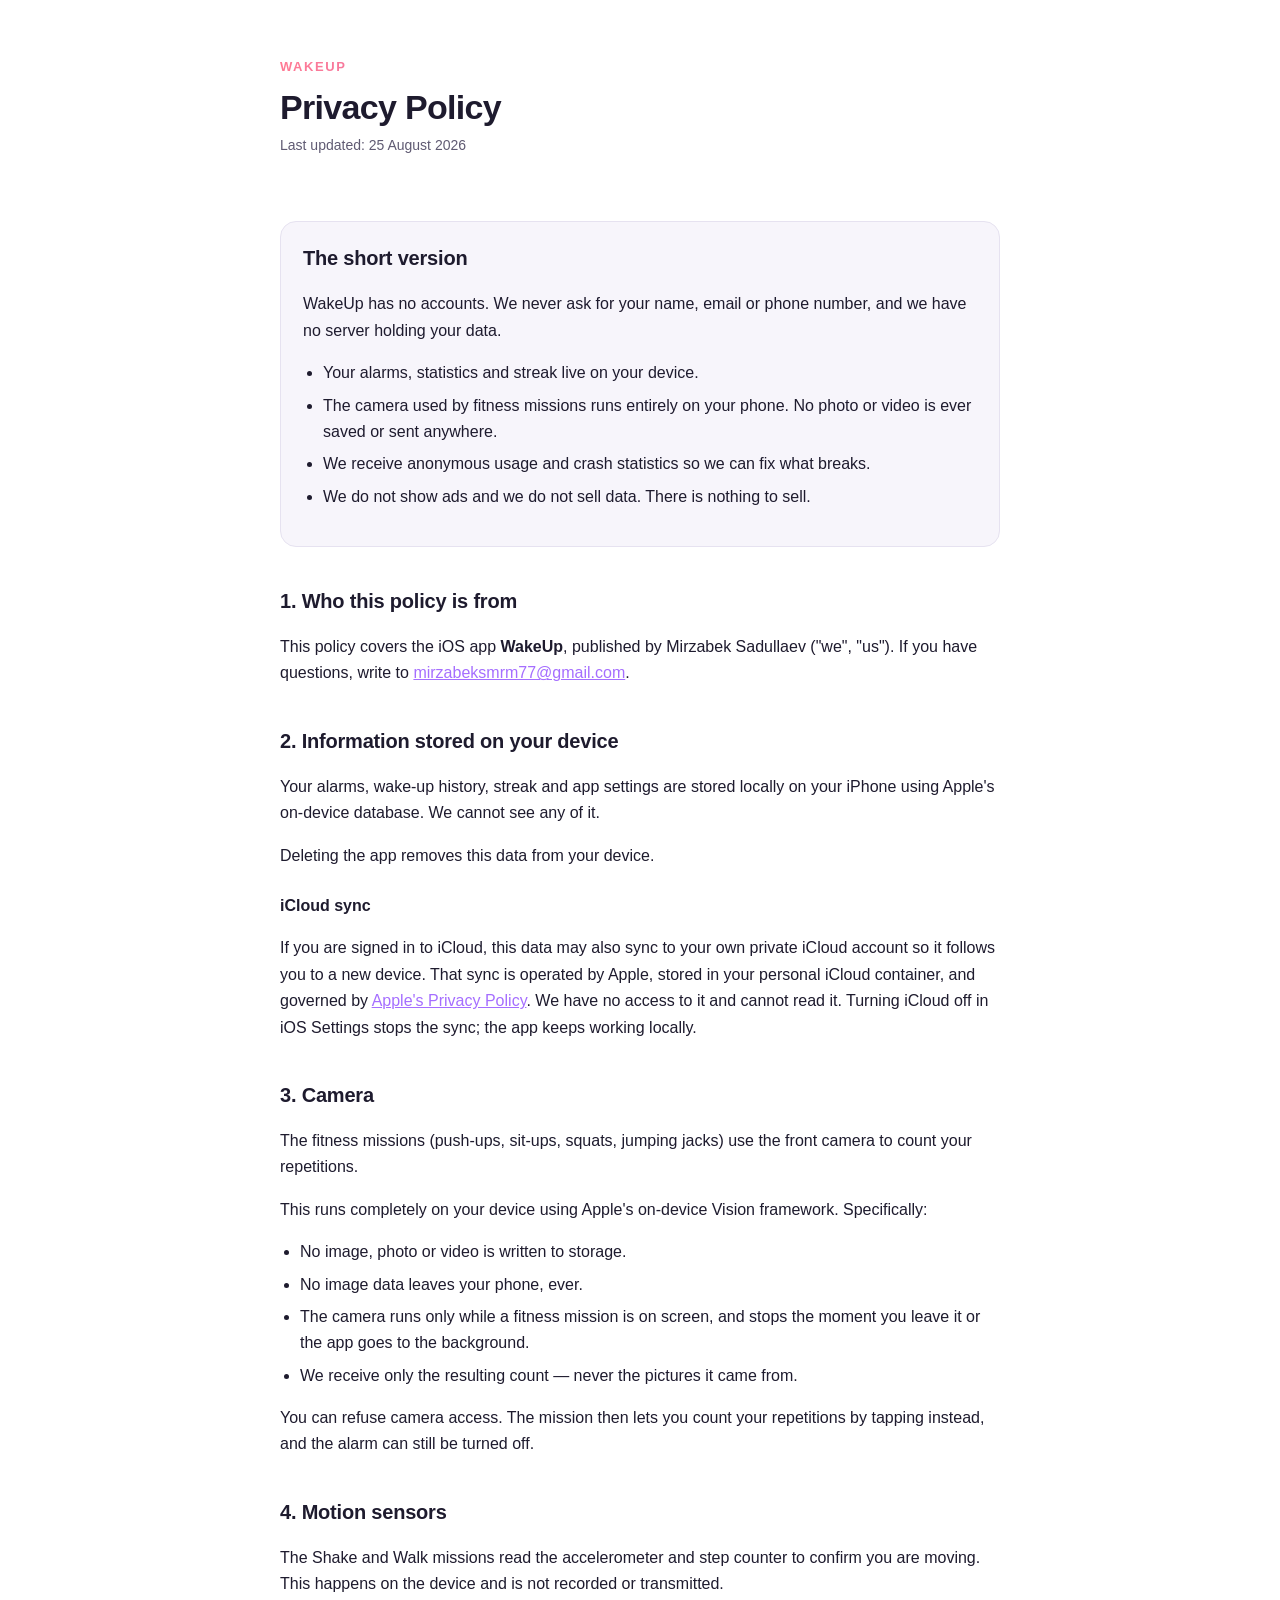
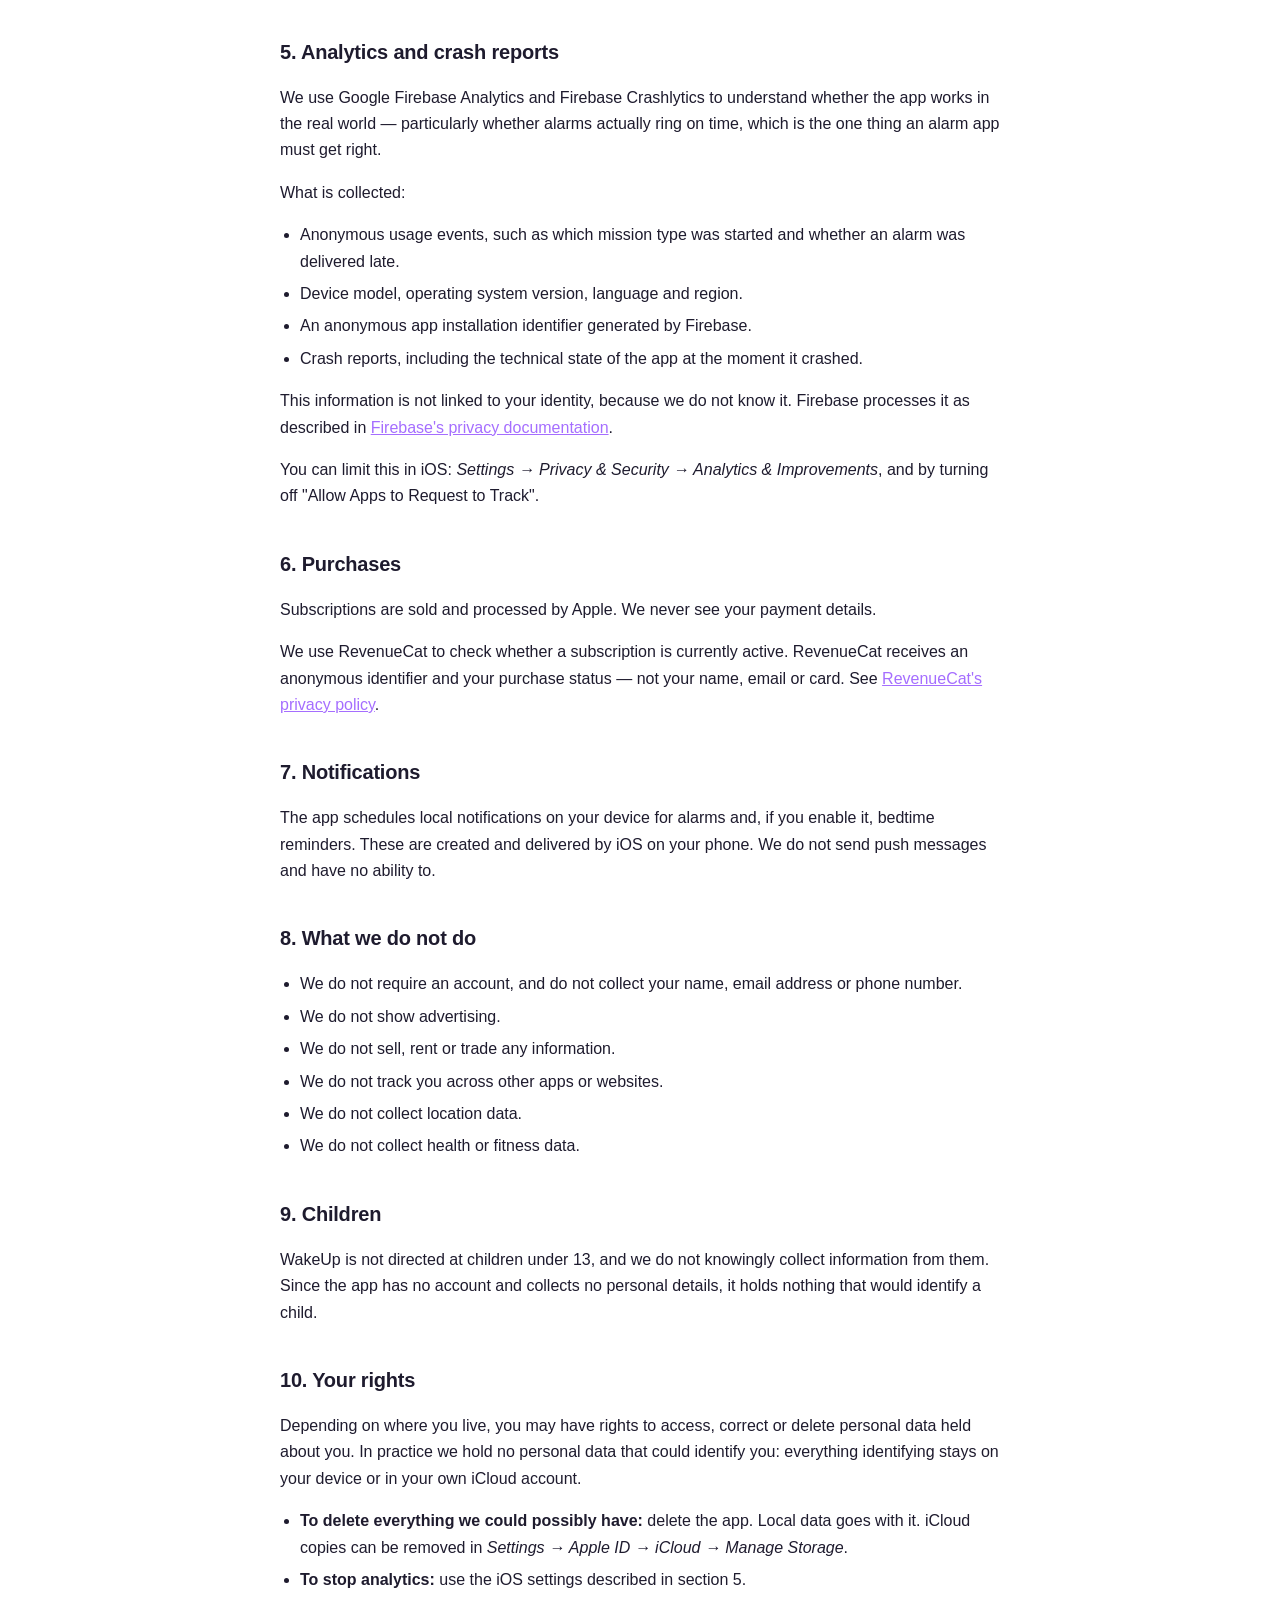
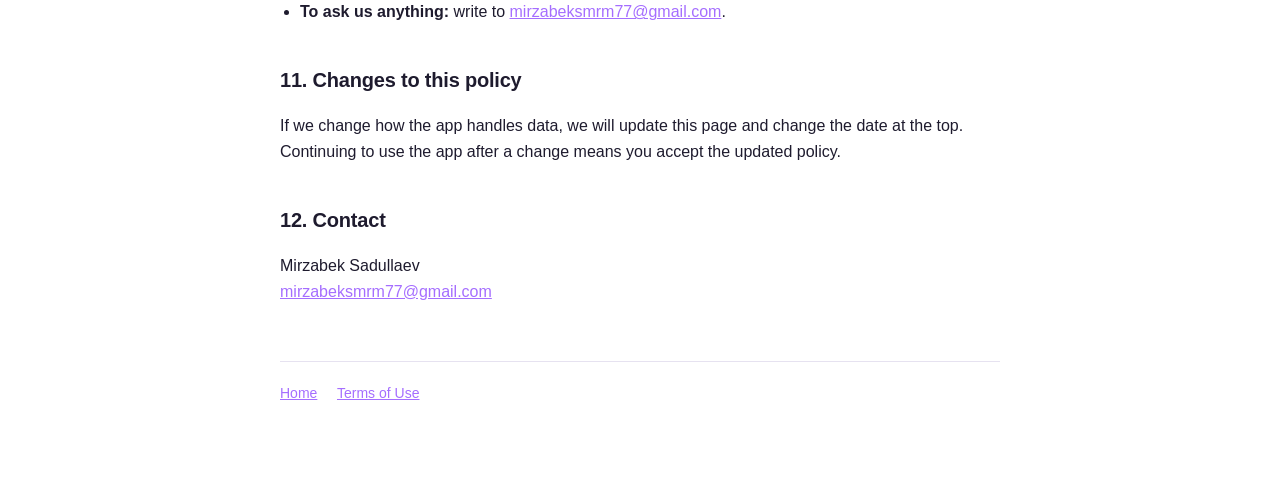
==== privacy.html @ c68e64c3 "wake up app legal docs" ====
<!doctype html>
<html lang="en">
<head>
<meta charset="utf-8">
<meta name="viewport" content="width=device-width, initial-scale=1">
<title>Privacy Policy — WakeUp</title>
<style>
  :root {
    --bg: #ffffff;
    --surface: #f7f5fb;
    --text: #1e1b2e;
    --muted: #5f5a72;
    --line: #e6e2f0;
    --accent: #ff7a93;
    --accent2: #a56eff;
  }
  @media (prefers-color-scheme: dark) {
    :root {
      --bg: #14121c;
      --surface: #1d1a28;
      --text: #f2f0f7;
      --muted: #a9a3bd;
      --line: #2c2839;
    }
  }
  * { box-sizing: border-box; }
  body {
    margin: 0;
    padding: 0 20px 80px;
    background: var(--bg);
    color: var(--text);
    font: 16px/1.65 -apple-system, BlinkMacSystemFont, "Segoe UI", Roboto, Helvetica, Arial, sans-serif;
    -webkit-text-size-adjust: 100%;
  }
  .wrap { max-width: 720px; margin: 0 auto; }
  header { padding: 56px 0 12px; }
  .eyebrow {
    font-size: 13px; font-weight: 700; letter-spacing: .12em; text-transform: uppercase;
    background: linear-gradient(90deg, var(--accent), var(--accent2));
    -webkit-background-clip: text; background-clip: text; color: transparent;
  }
  h1 { font-size: 34px; line-height: 1.2; margin: 10px 0 6px; letter-spacing: -.02em; }
  .date { color: var(--muted); font-size: 14px; margin: 0 0 28px; }
  h2 { font-size: 20px; margin: 38px 0 10px; letter-spacing: -.01em; }
  h3 { font-size: 16px; margin: 24px 0 6px; }
  p, li { color: var(--text); }
  ul { padding-left: 20px; }
  li { margin: 6px 0; }
  a { color: var(--accent2); }
  .summary {
    background: var(--surface);
    border: 1px solid var(--line);
    border-radius: 16px;
    padding: 20px 22px;
    margin: 24px 0 8px;
  }
  .summary h2 { margin-top: 0; }
  .placeholder {
    background: rgba(255,122,147,.14);
    border-radius: 5px;
    padding: 1px 6px;
    font-weight: 600;
  }
  footer {
    margin-top: 56px; padding-top: 20px;
    border-top: 1px solid var(--line);
    color: var(--muted); font-size: 14px;
  }
  footer a { margin-right: 16px; }
</style>
</head>
<body>
<div class="wrap">

<header>
  <div class="eyebrow">WakeUp</div>
  <h1>Privacy Policy</h1>
  <p class="date">Last updated: 25 August 2026</p>
</header>

<div class="summary">
  <h2>The short version</h2>
  <p>WakeUp has no accounts. We never ask for your name, email or phone number, and we have no
  server holding your data.</p>
  <ul>
    <li>Your alarms, statistics and streak live on your device.</li>
    <li>The camera used by fitness missions runs entirely on your phone. No photo or video is
    ever saved or sent anywhere.</li>
    <li>We receive anonymous usage and crash statistics so we can fix what breaks.</li>
    <li>We do not show ads and we do not sell data. There is nothing to sell.</li>
  </ul>
</div>

<h2>1. Who this policy is from</h2>
<p>This policy covers the iOS app <strong>WakeUp</strong>, published by
Mirzabek Sadullaev ("we", "us"). If you have questions,
write to <a href="mailto:mirzabeksmrm77@gmail.com">mirzabeksmrm77@gmail.com</a>.</p>

<h2>2. Information stored on your device</h2>
<p>Your alarms, wake-up history, streak and app settings are stored locally on your iPhone using
Apple's on-device database. We cannot see any of it.</p>
<p>Deleting the app removes this data from your device.</p>

<h3>iCloud sync</h3>
<p>If you are signed in to iCloud, this data may also sync to your own private iCloud account so
it follows you to a new device. That sync is operated by Apple, stored in your personal iCloud
container, and governed by
<a href="https://www.apple.com/legal/privacy/">Apple's Privacy Policy</a>. We have no access to
it and cannot read it. Turning iCloud off in iOS Settings stops the sync; the app keeps working
locally.</p>

<h2>3. Camera</h2>
<p>The fitness missions (push-ups, sit-ups, squats, jumping jacks) use the front camera to count
your repetitions.</p>
<p>This runs completely on your device using Apple's on-device Vision framework. Specifically:</p>
<ul>
  <li>No image, photo or video is written to storage.</li>
  <li>No image data leaves your phone, ever.</li>
  <li>The camera runs only while a fitness mission is on screen, and stops the moment you leave
  it or the app goes to the background.</li>
  <li>We receive only the resulting count — never the pictures it came from.</li>
</ul>
<p>You can refuse camera access. The mission then lets you count your repetitions by tapping
instead, and the alarm can still be turned off.</p>

<h2>4. Motion sensors</h2>
<p>The Shake and Walk missions read the accelerometer and step counter to confirm you are moving.
This happens on the device and is not recorded or transmitted.</p>

<h2>5. Analytics and crash reports</h2>
<p>We use Google Firebase Analytics and Firebase Crashlytics to understand whether the app works
in the real world — particularly whether alarms actually ring on time, which is the one thing an
alarm app must get right.</p>
<p>What is collected:</p>
<ul>
  <li>Anonymous usage events, such as which mission type was started and whether an alarm was
  delivered late.</li>
  <li>Device model, operating system version, language and region.</li>
  <li>An anonymous app installation identifier generated by Firebase.</li>
  <li>Crash reports, including the technical state of the app at the moment it crashed.</li>
</ul>
<p>This information is not linked to your identity, because we do not know it. Firebase processes
it as described in
<a href="https://firebase.google.com/support/privacy">Firebase's privacy documentation</a>.</p>
<p>You can limit this in iOS: <em>Settings → Privacy &amp; Security → Analytics &amp; Improvements</em>,
and by turning off "Allow Apps to Request to Track".</p>

<h2>6. Purchases</h2>
<p>Subscriptions are sold and processed by Apple. We never see your payment details.</p>
<p>We use RevenueCat to check whether a subscription is currently active. RevenueCat receives an
anonymous identifier and your purchase status — not your name, email or card. See
<a href="https://www.revenuecat.com/privacy/">RevenueCat's privacy policy</a>.</p>

<h2>7. Notifications</h2>
<p>The app schedules local notifications on your device for alarms and, if you enable it, bedtime
reminders. These are created and delivered by iOS on your phone. We do not send push messages and
have no ability to.</p>

<h2>8. What we do not do</h2>
<ul>
  <li>We do not require an account, and do not collect your name, email address or phone number.</li>
  <li>We do not show advertising.</li>
  <li>We do not sell, rent or trade any information.</li>
  <li>We do not track you across other apps or websites.</li>
  <li>We do not collect location data.</li>
  <li>We do not collect health or fitness data.</li>
</ul>

<h2>9. Children</h2>
<p>WakeUp is not directed at children under 13, and we do not knowingly collect information from
them. Since the app has no account and collects no personal details, it holds nothing that would
identify a child.</p>

<h2>10. Your rights</h2>
<p>Depending on where you live, you may have rights to access, correct or delete personal data
held about you. In practice we hold no personal data that could identify you: everything
identifying stays on your device or in your own iCloud account.</p>
<ul>
  <li><strong>To delete everything we could possibly have:</strong> delete the app. Local data goes
  with it. iCloud copies can be removed in <em>Settings → Apple ID → iCloud → Manage Storage</em>.</li>
  <li><strong>To stop analytics:</strong> use the iOS settings described in section 5.</li>
  <li><strong>To ask us anything:</strong> write to
  <a href="mailto:mirzabeksmrm77@gmail.com">mirzabeksmrm77@gmail.com</a>.</li>
</ul>

<h2>11. Changes to this policy</h2>
<p>If we change how the app handles data, we will update this page and change the date at the top.
Continuing to use the app after a change means you accept the updated policy.</p>

<h2>12. Contact</h2>
<p>Mirzabek Sadullaev<br>
<a href="mailto:mirzabeksmrm77@gmail.com">mirzabeksmrm77@gmail.com</a></p>

<footer>
  <a href="index.html">Home</a>
  <a href="terms.html">Terms of Use</a>
</footer>

</div>
</body>
</html>
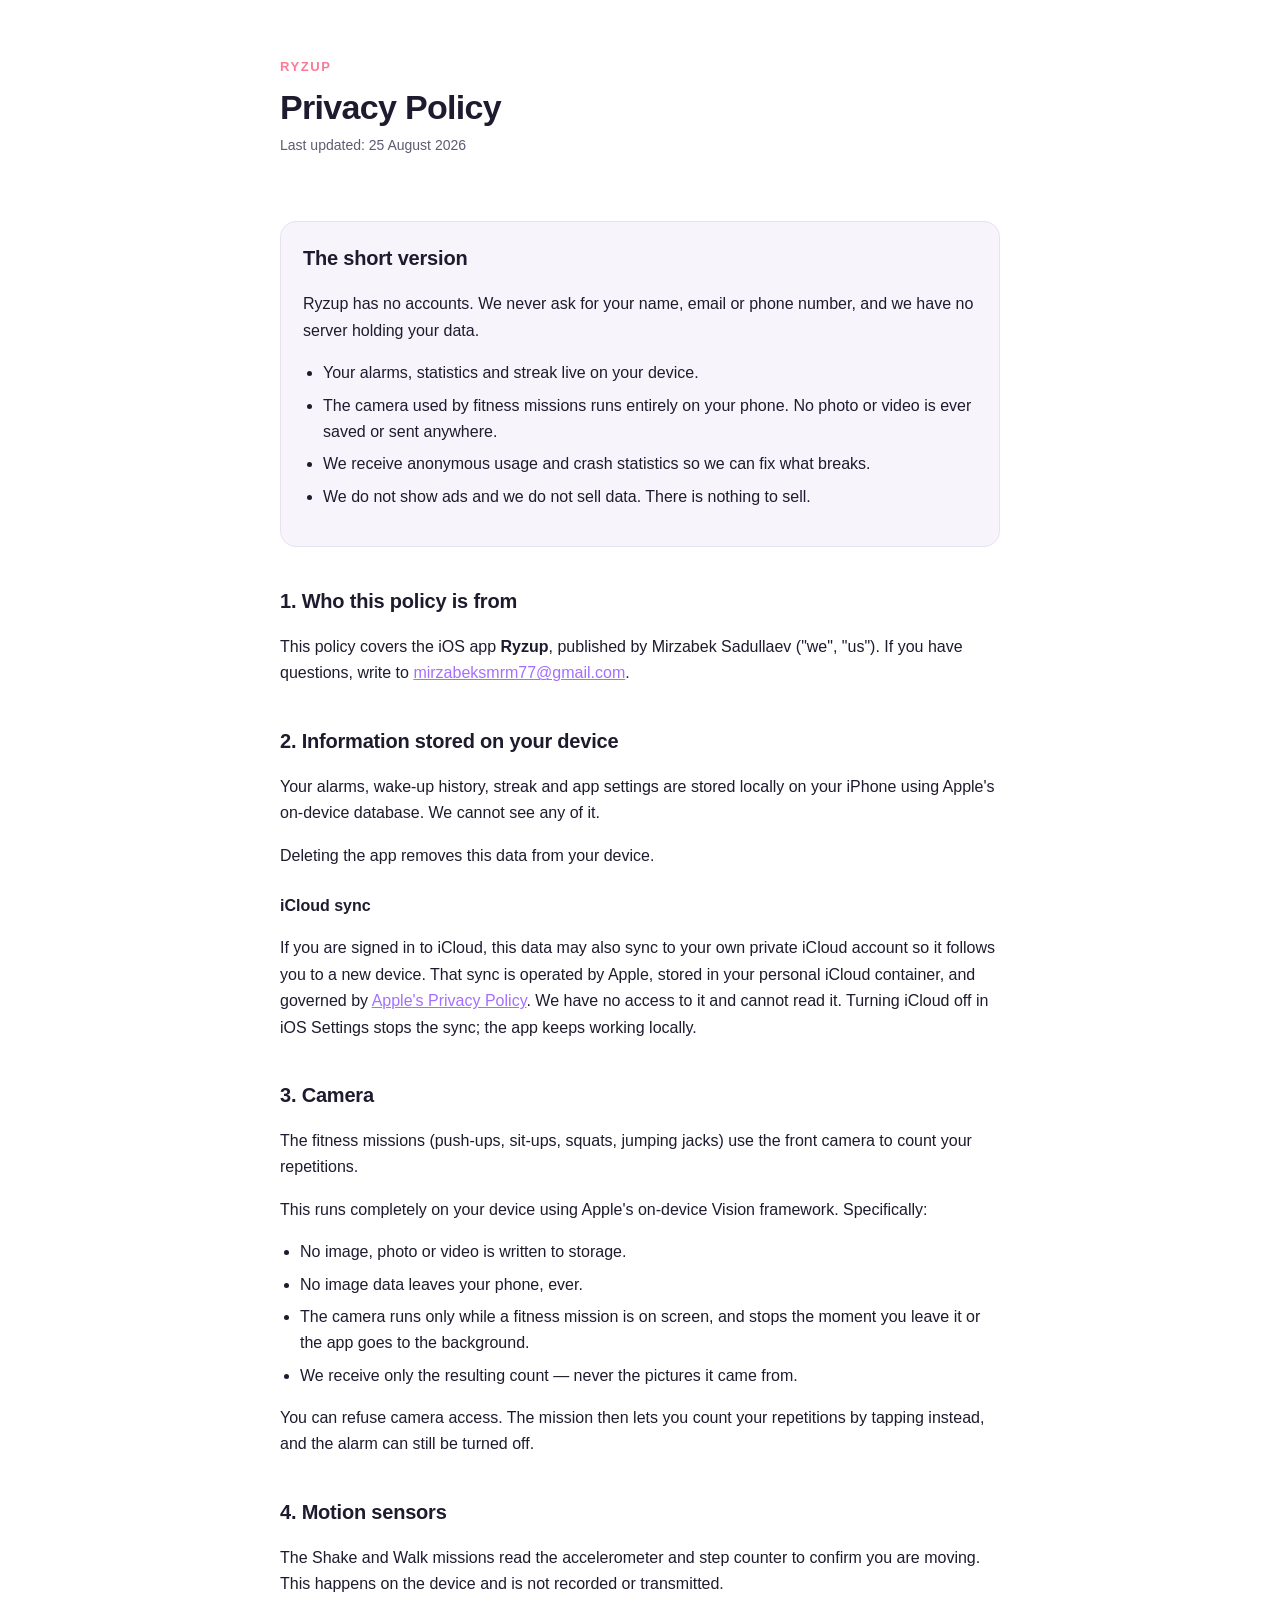
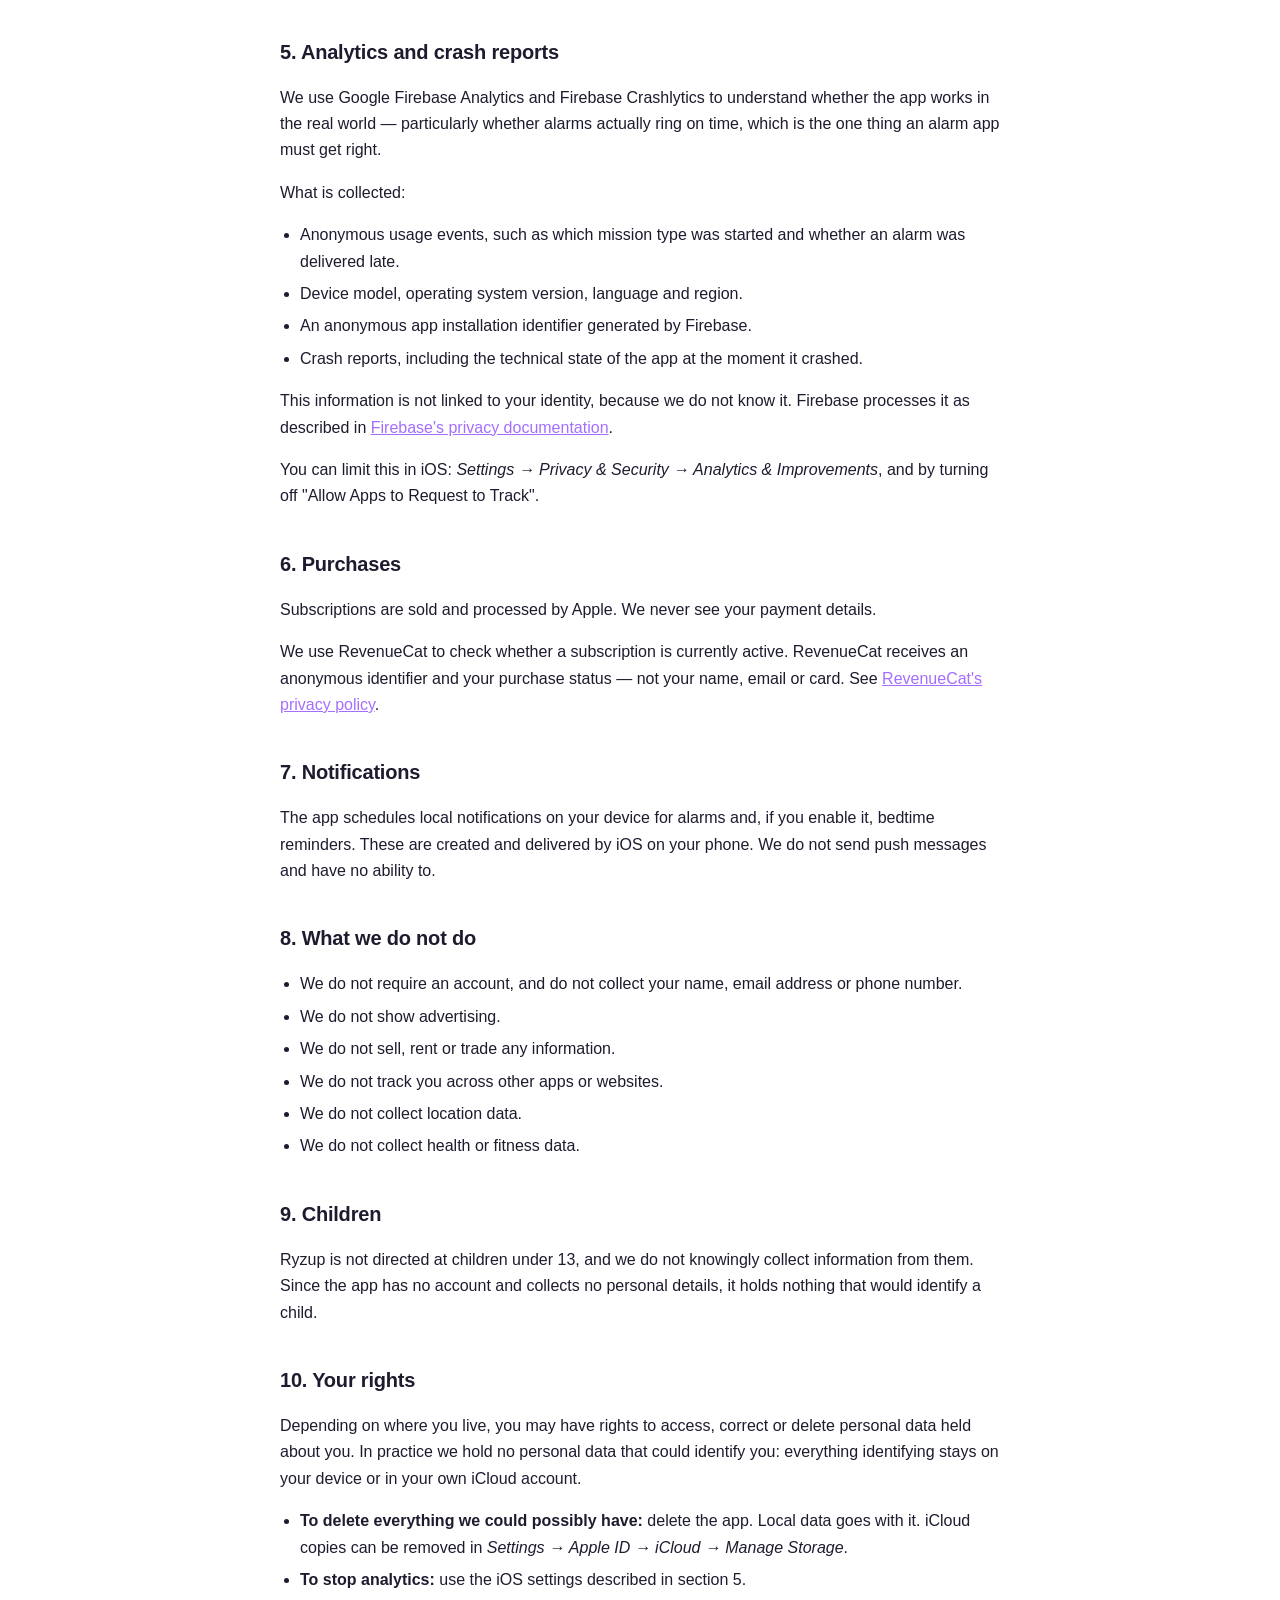
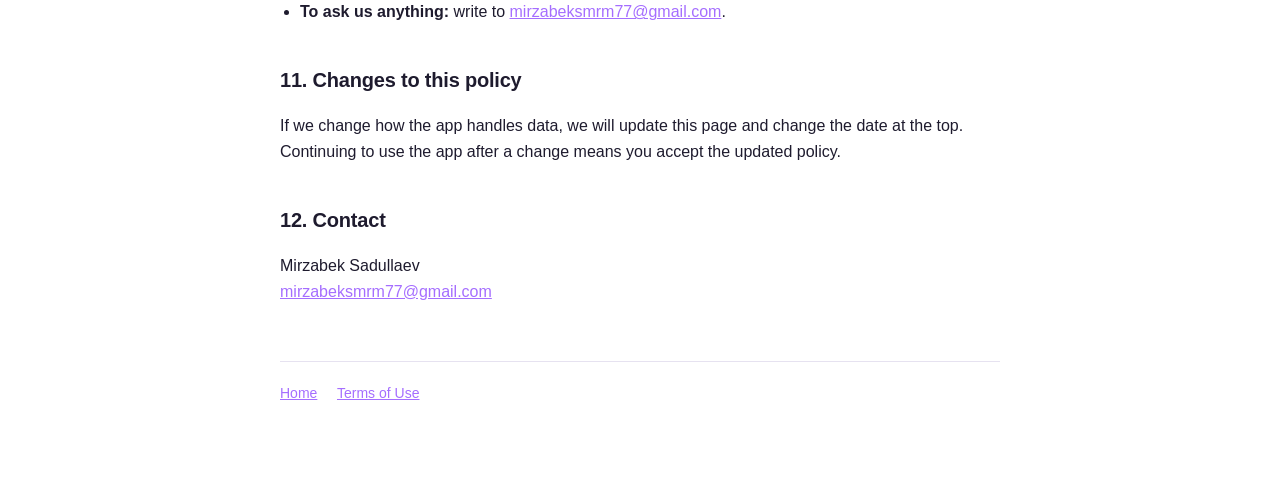
==== commit a6badd88: "Rename to Ryzup" ====
--- a/privacy.html
+++ b/privacy.html
@@ -3,7 +3,7 @@
 <head>
 <meta charset="utf-8">
 <meta name="viewport" content="width=device-width, initial-scale=1">
-<title>Privacy Policy — WakeUp</title>
+<title>Privacy Policy — Ryzup</title>
 <style>
   :root {
     --bg: #ffffff;
@@ -55,12 +55,6 @@
     margin: 24px 0 8px;
   }
   .summary h2 { margin-top: 0; }
-  .placeholder {
-    background: rgba(255,122,147,.14);
-    border-radius: 5px;
-    padding: 1px 6px;
-    font-weight: 600;
-  }
   footer {
     margin-top: 56px; padding-top: 20px;
     border-top: 1px solid var(--line);
@@ -73,14 +67,14 @@
 <div class="wrap">
 
 <header>
-  <div class="eyebrow">WakeUp</div>
+  <div class="eyebrow">Ryzup</div>
   <h1>Privacy Policy</h1>
   <p class="date">Last updated: 25 August 2026</p>
 </header>
 
 <div class="summary">
   <h2>The short version</h2>
-  <p>WakeUp has no accounts. We never ask for your name, email or phone number, and we have no
+  <p>Ryzup has no accounts. We never ask for your name, email or phone number, and we have no
   server holding your data.</p>
   <ul>
     <li>Your alarms, statistics and streak live on your device.</li>
@@ -92,7 +86,7 @@
 </div>
 
 <h2>1. Who this policy is from</h2>
-<p>This policy covers the iOS app <strong>WakeUp</strong>, published by
+<p>This policy covers the iOS app <strong>Ryzup</strong>, published by
 Mirzabek Sadullaev ("we", "us"). If you have questions,
 write to <a href="mailto:mirzabeksmrm77@gmail.com">mirzabeksmrm77@gmail.com</a>.</p>
 
@@ -167,7 +161,7 @@
 </ul>
 
 <h2>9. Children</h2>
-<p>WakeUp is not directed at children under 13, and we do not knowingly collect information from
+<p>Ryzup is not directed at children under 13, and we do not knowingly collect information from
 them. Since the app has no account and collects no personal details, it holds nothing that would
 identify a child.</p>
 
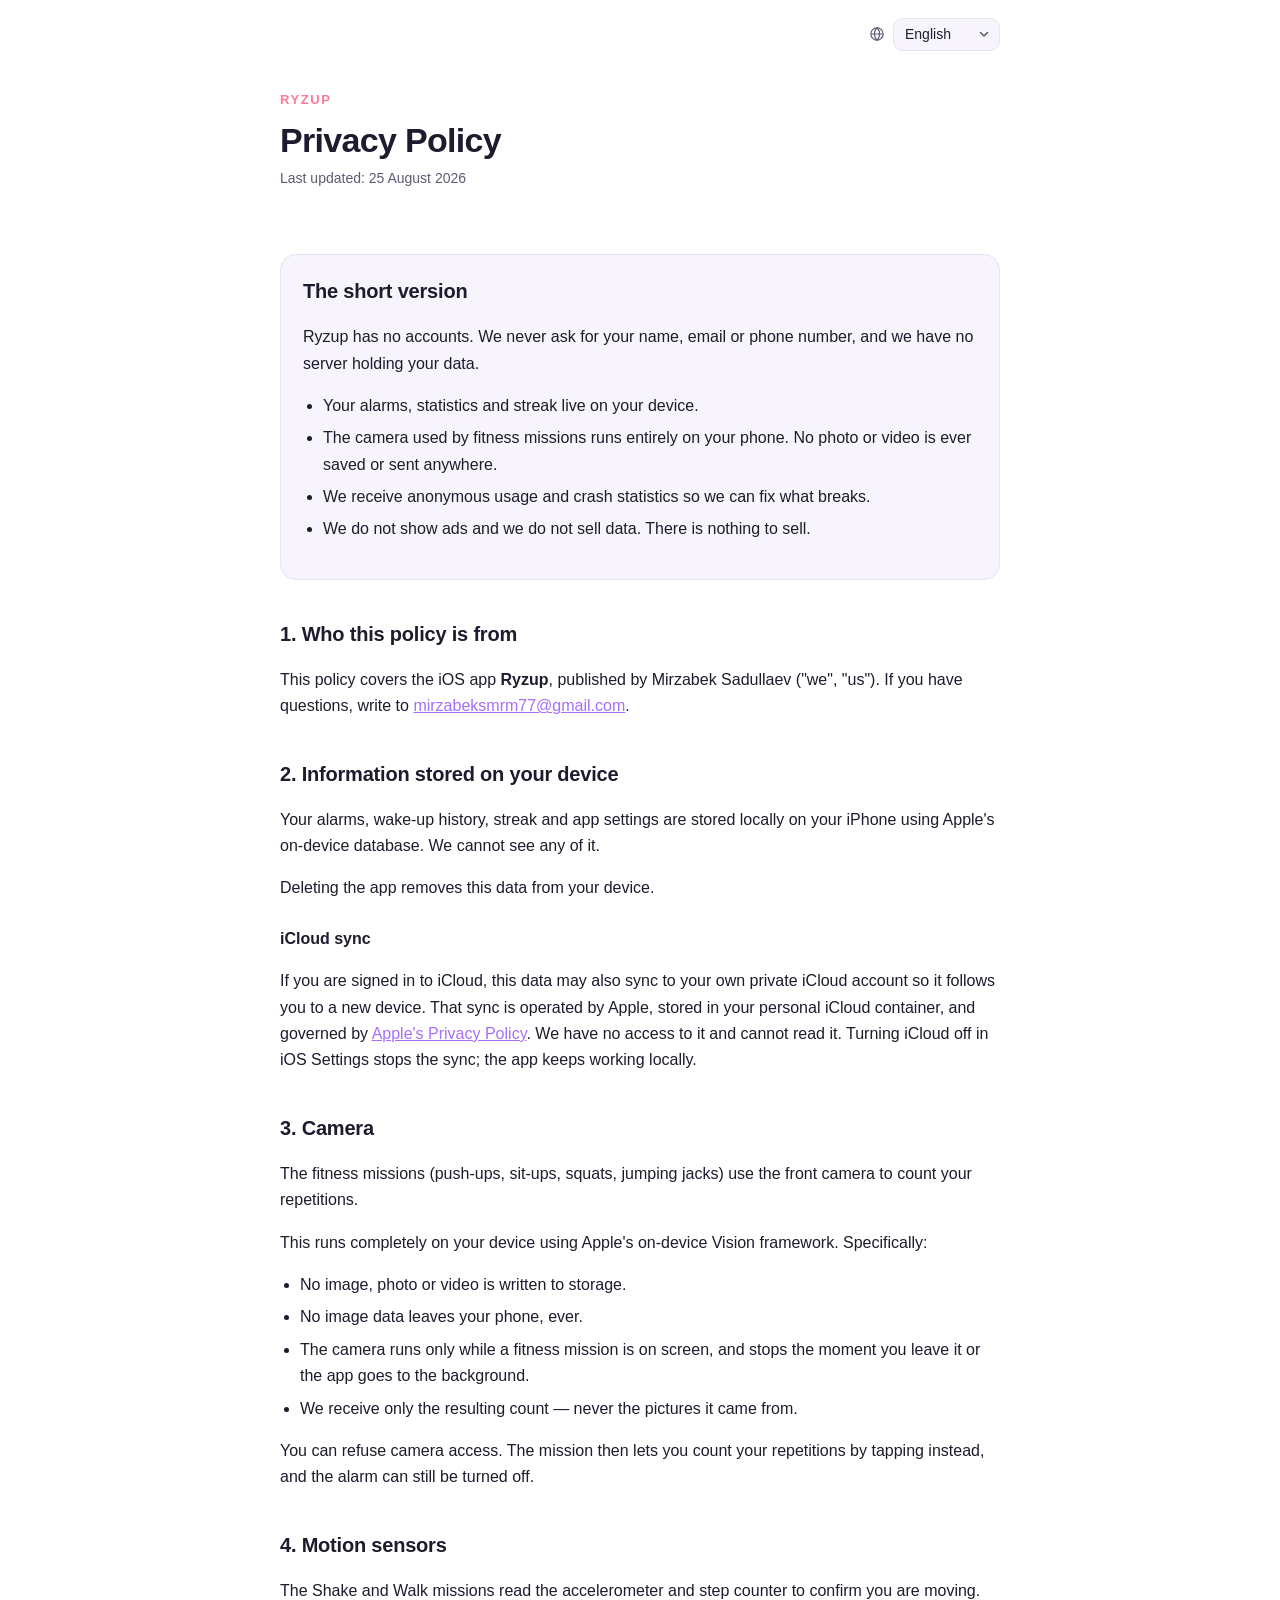
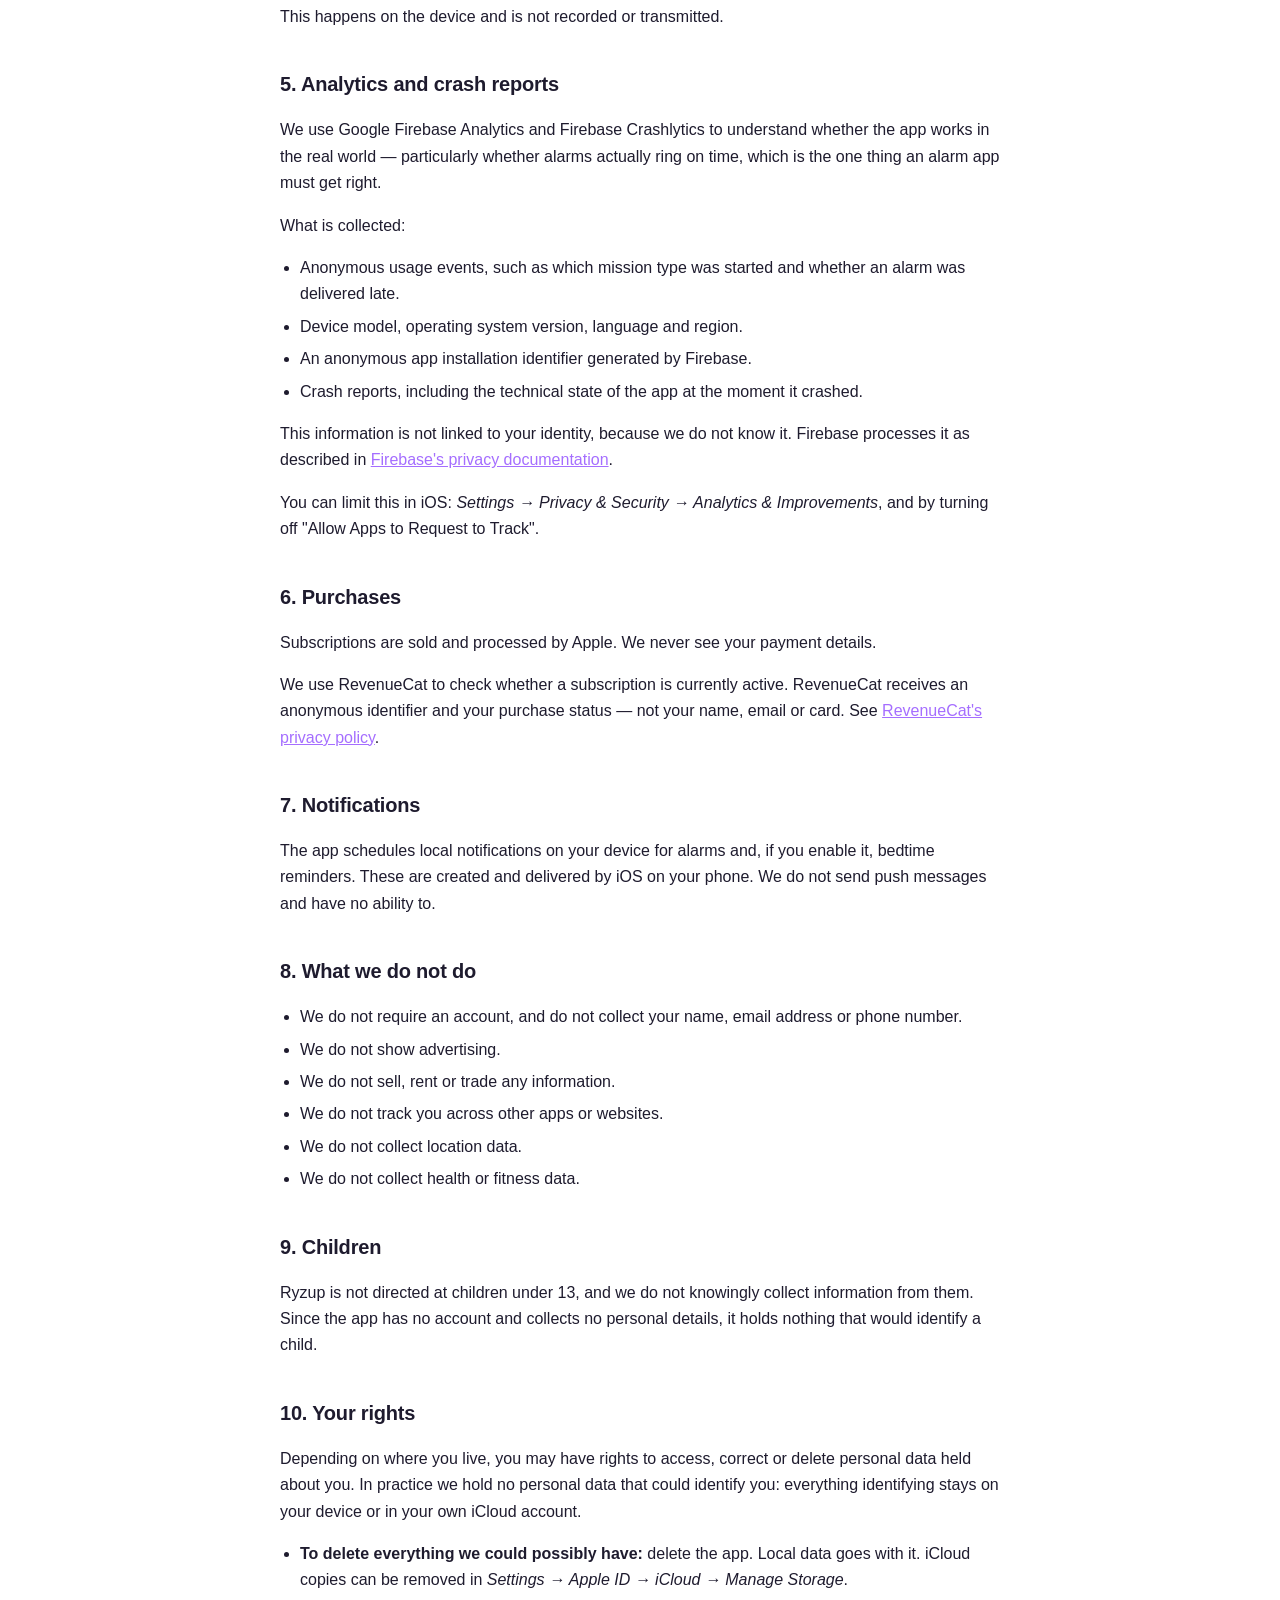
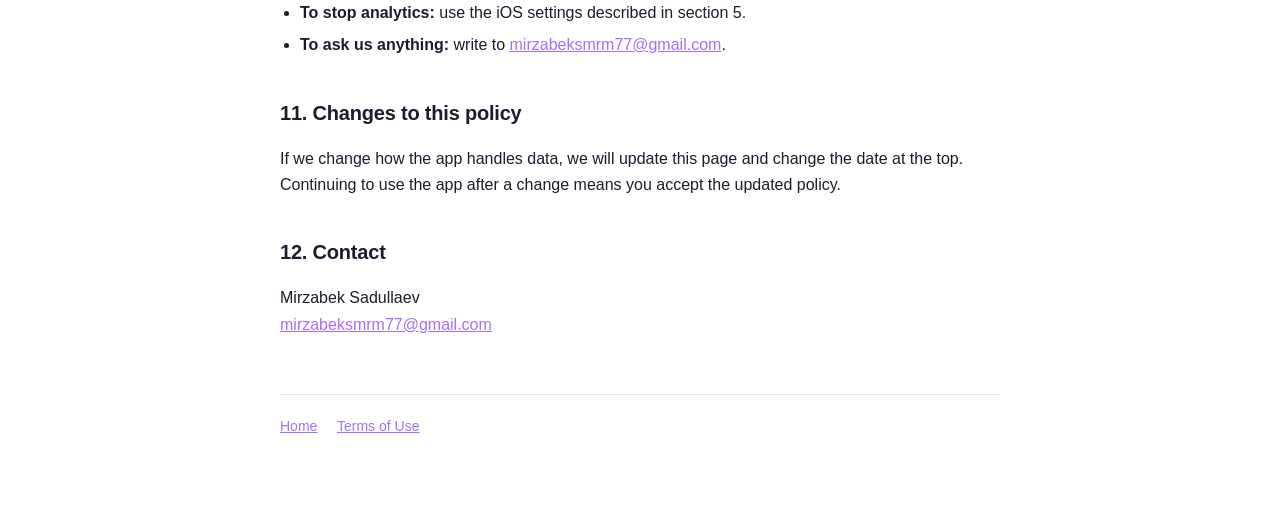
==== commit c2e9a663: "Localize legal pages into seven languages English, Russian, Spanish, German, French, Portuguese and " ====
--- a/privacy.html
+++ b/privacy.html
@@ -4,67 +4,38 @@
 <meta charset="utf-8">
 <meta name="viewport" content="width=device-width, initial-scale=1">
 <title>Privacy Policy — Ryzup</title>
-<style>
-  :root {
-    --bg: #ffffff;
-    --surface: #f7f5fb;
-    --text: #1e1b2e;
-    --muted: #5f5a72;
-    --line: #e6e2f0;
-    --accent: #ff7a93;
-    --accent2: #a56eff;
-  }
-  @media (prefers-color-scheme: dark) {
-    :root {
-      --bg: #14121c;
-      --surface: #1d1a28;
-      --text: #f2f0f7;
-      --muted: #a9a3bd;
-      --line: #2c2839;
-    }
-  }
-  * { box-sizing: border-box; }
-  body {
-    margin: 0;
-    padding: 0 20px 80px;
-    background: var(--bg);
-    color: var(--text);
-    font: 16px/1.65 -apple-system, BlinkMacSystemFont, "Segoe UI", Roboto, Helvetica, Arial, sans-serif;
-    -webkit-text-size-adjust: 100%;
-  }
-  .wrap { max-width: 720px; margin: 0 auto; }
-  header { padding: 56px 0 12px; }
-  .eyebrow {
-    font-size: 13px; font-weight: 700; letter-spacing: .12em; text-transform: uppercase;
-    background: linear-gradient(90deg, var(--accent), var(--accent2));
-    -webkit-background-clip: text; background-clip: text; color: transparent;
-  }
-  h1 { font-size: 34px; line-height: 1.2; margin: 10px 0 6px; letter-spacing: -.02em; }
-  .date { color: var(--muted); font-size: 14px; margin: 0 0 28px; }
-  h2 { font-size: 20px; margin: 38px 0 10px; letter-spacing: -.01em; }
-  h3 { font-size: 16px; margin: 24px 0 6px; }
-  p, li { color: var(--text); }
-  ul { padding-left: 20px; }
-  li { margin: 6px 0; }
-  a { color: var(--accent2); }
-  .summary {
-    background: var(--surface);
-    border: 1px solid var(--line);
-    border-radius: 16px;
-    padding: 20px 22px;
-    margin: 24px 0 8px;
-  }
-  .summary h2 { margin-top: 0; }
-  footer {
-    margin-top: 56px; padding-top: 20px;
-    border-top: 1px solid var(--line);
-    color: var(--muted); font-size: 14px;
-  }
-  footer a { margin-right: 16px; }
-</style>
+<link rel="stylesheet" href="assets/style.css">
+<link rel="alternate" hreflang="x-default" href="privacy.html">
+<link rel="alternate" hreflang="en" href="privacy.html?lang=en">
+<link rel="alternate" hreflang="ru" href="privacy.html?lang=ru">
+<link rel="alternate" hreflang="es" href="privacy.html?lang=es">
+<link rel="alternate" hreflang="de" href="privacy.html?lang=de">
+<link rel="alternate" hreflang="fr" href="privacy.html?lang=fr">
+<link rel="alternate" hreflang="pt" href="privacy.html?lang=pt">
+<link rel="alternate" hreflang="ja" href="privacy.html?lang=ja">
+<script>document.documentElement.className += ' js';</script>
 </head>
 <body>
 <div class="wrap">
+
+<div class="langbar">
+  <svg viewBox="0 0 24 24" fill="none" stroke="currentColor" stroke-width="1.8" aria-hidden="true">
+    <circle cx="12" cy="12" r="9.2"/>
+    <path d="M2.8 12h18.4M12 2.8c2.6 2.6 3.9 5.7 3.9 9.2s-1.3 6.6-3.9 9.2c-2.6-2.6-3.9-5.7-3.9-9.2S9.4 5.4 12 2.8z"/>
+  </svg>
+  <select id="langpick" aria-label="Language / Язык / Sprache">
+    <option value="en">English</option>
+    <option value="ru">Русский</option>
+    <option value="es">Español</option>
+    <option value="de">Deutsch</option>
+    <option value="fr">Français</option>
+    <option value="pt">Português</option>
+    <option value="ja">日本語</option>
+  </select>
+</div>
+
+<!-- ENGLISH -->
+<section class="i18n" lang="en" data-title="Privacy Policy — Ryzup">
 
 <header>
   <div class="eyebrow">Ryzup</div>
@@ -190,6 +161,813 @@
   <a href="terms.html">Terms of Use</a>
 </footer>
 
+</section>
+
+<!-- РУССКИЙ -->
+<section class="i18n" lang="ru" data-title="Политика конфиденциальности — Ryzup">
+
+<header>
+  <div class="eyebrow">Ryzup</div>
+  <h1>Политика конфиденциальности</h1>
+  <p class="date">Последнее обновление: 25 августа 2026 г.</p>
+</header>
+
+<div class="summary">
+  <h2>Коротко</h2>
+  <p>В Ryzup нет аккаунтов. Мы никогда не спрашиваем ваше имя, адрес электронной почты или номер
+  телефона, и у нас нет сервера, на котором хранились бы ваши данные.</p>
+  <ul>
+    <li>Ваши будильники, статистика и серия дней хранятся на вашем устройстве.</li>
+    <li>Камера, которую используют фитнес-задания, работает полностью на вашем телефоне. Ни одна
+    фотография и ни одно видео никогда не сохраняются и никуда не отправляются.</li>
+    <li>Мы получаем анонимную статистику использования и отчёты о сбоях, чтобы исправлять то, что
+    не работает.</li>
+    <li>Мы не показываем рекламу и не продаём данные. Продавать нечего.</li>
+  </ul>
+</div>
+
+<h2>1. От кого эта политика</h2>
+<p>Эта политика относится к приложению для iOS <strong>Ryzup</strong>, издатель —
+Мирзабек Садуллаев («мы», «нас»). Если у вас есть вопросы,
+напишите на <a href="mailto:mirzabeksmrm77@gmail.com">mirzabeksmrm77@gmail.com</a>.</p>
+
+<h2>2. Информация, которая хранится на вашем устройстве</h2>
+<p>Ваши будильники, история пробуждений, серия дней и настройки приложения хранятся локально на
+вашем iPhone в базе данных Apple на самом устройстве. Мы ничего из этого не видим.</p>
+<p>Удаление приложения удаляет эти данные с вашего устройства.</p>
+
+<h3>Синхронизация с iCloud</h3>
+<p>Если вы вошли в iCloud, эти данные могут также синхронизироваться с вашей личной учётной
+записью iCloud, чтобы перейти вместе с вами на новое устройство. Эту синхронизацию выполняет
+Apple, данные хранятся в вашем личном контейнере iCloud и подчиняются
+<a href="https://www.apple.com/legal/privacy/">Политике конфиденциальности Apple</a>. У нас нет к
+ним доступа, и мы не можем их прочитать. Отключение iCloud в настройках iOS прекращает
+синхронизацию; приложение продолжает работать локально.</p>
+
+<h2>3. Камера</h2>
+<p>Фитнес-задания (отжимания, скручивания, приседания, прыжки «звёздочка») используют фронтальную
+камеру, чтобы считать повторения.</p>
+<p>Это работает полностью на вашем устройстве с помощью встроенного фреймворка Apple Vision.
+А именно:</p>
+<ul>
+  <li>Ни одно изображение, фото или видео не записывается в память устройства.</li>
+  <li>Данные изображения никогда не покидают ваш телефон.</li>
+  <li>Камера работает только пока фитнес-задание открыто на экране, и останавливается в тот момент,
+  когда вы выходите из него или приложение уходит в фон.</li>
+  <li>Мы получаем только итоговое число повторений — никогда не кадры, из которых оно получено.</li>
+</ul>
+<p>Вы можете не давать доступ к камере. Тогда задание позволит считать повторения касаниями
+экрана, и будильник всё равно можно будет выключить.</p>
+
+<h2>4. Датчики движения</h2>
+<p>Задания «Встряхнуть» и «Пройтись» читают акселерометр и счётчик шагов, чтобы подтвердить, что вы
+двигаетесь. Это происходит на устройстве, нигде не записывается и не передаётся.</p>
+
+<h2>5. Аналитика и отчёты о сбоях</h2>
+<p>Мы используем Google Firebase Analytics и Firebase Crashlytics, чтобы понимать, работает ли
+приложение в реальных условиях — прежде всего, звонят ли будильники вовремя, ведь это единственное,
+что приложение-будильник обязано делать безупречно.</p>
+<p>Что собирается:</p>
+<ul>
+  <li>Анонимные события использования: например, какой тип задания был запущен и был ли будильник
+  доставлен с опозданием.</li>
+  <li>Модель устройства, версия операционной системы, язык и регион.</li>
+  <li>Анонимный идентификатор установки приложения, создаваемый Firebase.</li>
+  <li>Отчёты о сбоях, включая техническое состояние приложения в момент сбоя.</li>
+</ul>
+<p>Эта информация не связана с вашей личностью, потому что мы её не знаем. Firebase обрабатывает её
+так, как описано в
+<a href="https://firebase.google.com/support/privacy">документации Firebase о конфиденциальности</a>.</p>
+<p>Вы можете ограничить это в iOS: <em>Настройки → Конфиденциальность и безопасность → Аналитика и
+улучшения</em>, а также отключив «Разрешать приложениям запрашивать отслеживание».</p>
+
+<h2>6. Покупки</h2>
+<p>Подписки продаёт и обрабатывает Apple. Мы никогда не видим ваши платёжные данные.</p>
+<p>Мы используем RevenueCat, чтобы проверять, активна ли подписка в настоящий момент. RevenueCat
+получает анонимный идентификатор и статус покупки — не ваше имя, адрес электронной почты или данные
+карты. См. <a href="https://www.revenuecat.com/privacy/">политику конфиденциальности RevenueCat</a>.</p>
+
+<h2>7. Уведомления</h2>
+<p>Приложение планирует локальные уведомления на вашем устройстве для будильников и, если вы это
+включите, для напоминаний о времени сна. Их создаёт и доставляет iOS на вашем телефоне. Мы не
+отправляем push-уведомления и не имеем такой возможности.</p>
+
+<h2>8. Чего мы не делаем</h2>
+<ul>
+  <li>Мы не требуем аккаунт и не собираем ваше имя, адрес электронной почты или номер телефона.</li>
+  <li>Мы не показываем рекламу.</li>
+  <li>Мы не продаём, не сдаём в аренду и не передаём никакую информацию.</li>
+  <li>Мы не отслеживаем вас в других приложениях и на сайтах.</li>
+  <li>Мы не собираем данные о местоположении.</li>
+  <li>Мы не собираем данные о здоровье и физической активности.</li>
+</ul>
+
+<h2>9. Дети</h2>
+<p>Ryzup не предназначено для детей младше 13 лет, и мы осознанно не собираем информацию о них.
+Поскольку в приложении нет аккаунта и оно не собирает персональных данных, в нём нет ничего, что
+могло бы идентифицировать ребёнка.</p>
+
+<h2>10. Ваши права</h2>
+<p>В зависимости от того, где вы живёте, у вас могут быть права на доступ к персональным данным о
+вас, их исправление или удаление. На практике мы не храним персональных данных, которые могли бы
+вас идентифицировать: всё идентифицирующее остаётся на вашем устройстве или в вашей собственной
+учётной записи iCloud.</p>
+<ul>
+  <li><strong>Чтобы удалить всё, что у нас теоретически может быть:</strong> удалите приложение.
+  Локальные данные удалятся вместе с ним. Копии в iCloud можно удалить в
+  <em>Настройки → Apple ID → iCloud → Управление хранилищем</em>.</li>
+  <li><strong>Чтобы отключить аналитику:</strong> используйте настройки iOS, описанные в разделе 5.</li>
+  <li><strong>Чтобы спросить нас о чём угодно:</strong> напишите на
+  <a href="mailto:mirzabeksmrm77@gmail.com">mirzabeksmrm77@gmail.com</a>.</li>
+</ul>
+
+<h2>11. Изменения в этой политике</h2>
+<p>Если мы изменим то, как приложение обращается с данными, мы обновим эту страницу и изменим дату
+вверху. Продолжение использования приложения после изменения означает, что вы принимаете
+обновлённую политику.</p>
+
+<h2>12. Контакты</h2>
+<p>Мирзабек Садуллаев<br>
+<a href="mailto:mirzabeksmrm77@gmail.com">mirzabeksmrm77@gmail.com</a></p>
+
+<footer>
+  <a href="index.html">Главная</a>
+  <a href="terms.html">Условия использования</a>
+</footer>
+
+</section>
+
+<!-- ESPAÑOL -->
+<section class="i18n" lang="es" data-title="Política de Privacidad — Ryzup">
+
+<header>
+  <div class="eyebrow">Ryzup</div>
+  <h1>Política de Privacidad</h1>
+  <p class="date">Última actualización: 25 de agosto de 2026</p>
+</header>
+
+<div class="summary">
+  <h2>La versión corta</h2>
+  <p>Ryzup no tiene cuentas. Nunca te pedimos tu nombre, correo electrónico ni número de teléfono,
+  y no tenemos ningún servidor que guarde tus datos.</p>
+  <ul>
+    <li>Tus alarmas, estadísticas y racha se quedan en tu dispositivo.</li>
+    <li>La cámara que usan las misiones de ejercicio funciona por completo en tu teléfono. Ninguna
+    foto o vídeo se guarda ni se envía a ningún sitio.</li>
+    <li>Recibimos estadísticas de uso y de errores anónimas para poder arreglar lo que falla.</li>
+    <li>No mostramos anuncios y no vendemos datos. No hay nada que vender.</li>
+  </ul>
+</div>
+
+<h2>1. Quién publica esta política</h2>
+<p>Esta política cubre la app para iOS <strong>Ryzup</strong>, publicada por
+Mirzabek Sadullaev («nosotros»). Si tienes preguntas,
+escribe a <a href="mailto:mirzabeksmrm77@gmail.com">mirzabeksmrm77@gmail.com</a>.</p>
+
+<h2>2. Información guardada en tu dispositivo</h2>
+<p>Tus alarmas, tu historial de despertares, tu racha y los ajustes de la app se guardan localmente
+en tu iPhone usando la base de datos en el dispositivo de Apple. No podemos ver nada de eso.</p>
+<p>Al eliminar la app, estos datos desaparecen de tu dispositivo.</p>
+
+<h3>Sincronización con iCloud</h3>
+<p>Si has iniciado sesión en iCloud, estos datos también pueden sincronizarse con tu propia cuenta
+privada de iCloud para acompañarte a un dispositivo nuevo. Esa sincronización la realiza Apple, se
+almacena en tu contenedor personal de iCloud y se rige por la
+<a href="https://www.apple.com/legal/privacy/">Política de Privacidad de Apple</a>. No tenemos
+acceso a ella ni podemos leerla. Desactivar iCloud en los Ajustes de iOS detiene la sincronización;
+la app sigue funcionando localmente.</p>
+
+<h2>3. Cámara</h2>
+<p>Las misiones de ejercicio (flexiones, abdominales, sentadillas, saltos de tijera) usan la cámara
+frontal para contar tus repeticiones.</p>
+<p>Esto funciona completamente en tu dispositivo mediante el framework Vision de Apple, que se
+ejecuta en local. Concretamente:</p>
+<ul>
+  <li>No se guarda ninguna imagen, foto ni vídeo en el almacenamiento.</li>
+  <li>Ningún dato de imagen sale nunca de tu teléfono.</li>
+  <li>La cámara funciona solo mientras una misión de ejercicio está en pantalla, y se detiene en el
+  momento en que sales de ella o la app pasa a segundo plano.</li>
+  <li>Solo recibimos el número resultante de repeticiones, nunca las imágenes de las que proviene.</li>
+</ul>
+<p>Puedes denegar el acceso a la cámara. En ese caso la misión te permite contar las repeticiones
+tocando la pantalla, y la alarma se puede apagar igualmente.</p>
+
+<h2>4. Sensores de movimiento</h2>
+<p>Las misiones Agitar y Caminar leen el acelerómetro y el contador de pasos para confirmar que te
+estás moviendo. Esto ocurre en el dispositivo y no se registra ni se transmite.</p>
+
+<h2>5. Analítica e informes de errores</h2>
+<p>Usamos Google Firebase Analytics y Firebase Crashlytics para saber si la app funciona en el mundo
+real, y sobre todo si las alarmas suenan realmente a su hora, que es lo único que una app de alarmas
+tiene que hacer bien.</p>
+<p>Qué se recopila:</p>
+<ul>
+  <li>Eventos de uso anónimos, como qué tipo de misión se inició y si una alarma llegó con retraso.</li>
+  <li>Modelo del dispositivo, versión del sistema operativo, idioma y región.</li>
+  <li>Un identificador anónimo de instalación de la app generado por Firebase.</li>
+  <li>Informes de errores, incluido el estado técnico de la app en el momento del fallo.</li>
+</ul>
+<p>Esta información no está vinculada a tu identidad, porque no la conocemos. Firebase la procesa
+tal como se describe en su
+<a href="https://firebase.google.com/support/privacy">documentación de privacidad</a>.</p>
+<p>Puedes limitarlo en iOS: <em>Ajustes → Privacidad y seguridad → Análisis y mejoras</em>, y
+desactivando «Permitir solicitudes de las apps para rastrear».</p>
+
+<h2>6. Compras</h2>
+<p>Las suscripciones las vende y procesa Apple. Nunca vemos tus datos de pago.</p>
+<p>Usamos RevenueCat para comprobar si una suscripción está activa en este momento. RevenueCat
+recibe un identificador anónimo y el estado de tu compra, no tu nombre, correo electrónico ni
+tarjeta. Consulta la
+<a href="https://www.revenuecat.com/privacy/">política de privacidad de RevenueCat</a>.</p>
+
+<h2>7. Notificaciones</h2>
+<p>La app programa notificaciones locales en tu dispositivo para las alarmas y, si lo activas, para
+los recordatorios de hora de dormir. Las crea y las entrega iOS en tu teléfono. No enviamos mensajes
+push ni tenemos capacidad de hacerlo.</p>
+
+<h2>8. Lo que no hacemos</h2>
+<ul>
+  <li>No exigimos una cuenta ni recogemos tu nombre, correo electrónico o número de teléfono.</li>
+  <li>No mostramos publicidad.</li>
+  <li>No vendemos, alquilamos ni intercambiamos ninguna información.</li>
+  <li>No te rastreamos en otras apps o sitios web.</li>
+  <li>No recogemos datos de ubicación.</li>
+  <li>No recogemos datos de salud o actividad física.</li>
+</ul>
+
+<h2>9. Menores</h2>
+<p>Ryzup no está dirigida a menores de 13 años y no recogemos conscientemente información sobre
+ellos. Dado que la app no tiene cuenta y no recoge datos personales, no contiene nada que pudiera
+identificar a un menor.</p>
+
+<h2>10. Tus derechos</h2>
+<p>Según dónde vivas, puedes tener derecho a acceder, corregir o eliminar los datos personales que
+se tengan sobre ti. En la práctica no conservamos datos personales que puedan identificarte: todo lo
+que identifica se queda en tu dispositivo o en tu propia cuenta de iCloud.</p>
+<ul>
+  <li><strong>Para borrar todo lo que podríamos tener:</strong> elimina la app. Los datos locales se
+  van con ella. Las copias en iCloud se pueden eliminar en
+  <em>Ajustes → Apple ID → iCloud → Gestionar almacenamiento</em>.</li>
+  <li><strong>Para detener la analítica:</strong> usa los ajustes de iOS descritos en la sección 5.</li>
+  <li><strong>Para preguntarnos cualquier cosa:</strong> escribe a
+  <a href="mailto:mirzabeksmrm77@gmail.com">mirzabeksmrm77@gmail.com</a>.</li>
+</ul>
+
+<h2>11. Cambios en esta política</h2>
+<p>Si cambiamos la manera en que la app trata los datos, actualizaremos esta página y cambiaremos la
+fecha de arriba. Seguir usando la app después de un cambio significa que aceptas la política
+actualizada.</p>
+
+<h2>12. Contacto</h2>
+<p>Mirzabek Sadullaev<br>
+<a href="mailto:mirzabeksmrm77@gmail.com">mirzabeksmrm77@gmail.com</a></p>
+
+<footer>
+  <a href="index.html">Inicio</a>
+  <a href="terms.html">Términos de Uso</a>
+</footer>
+
+</section>
+
+<!-- DEUTSCH -->
+<section class="i18n" lang="de" data-title="Datenschutzerklärung — Ryzup">
+
+<header>
+  <div class="eyebrow">Ryzup</div>
+  <h1>Datenschutzerklärung</h1>
+  <p class="date">Letzte Aktualisierung: 25. August 2026</p>
+</header>
+
+<div class="summary">
+  <h2>Die Kurzfassung</h2>
+  <p>Ryzup hat keine Benutzerkonten. Wir fragen niemals nach deinem Namen, deiner E-Mail-Adresse
+  oder deiner Telefonnummer, und wir haben keinen Server, auf dem deine Daten liegen.</p>
+  <ul>
+    <li>Deine Wecker, Statistiken und deine Serie bleiben auf deinem Gerät.</li>
+    <li>Die Kamera, die die Fitness-Aufgaben nutzen, läuft vollständig auf deinem Telefon. Kein
+    Foto und kein Video wird jemals gespeichert oder irgendwohin gesendet.</li>
+    <li>Wir erhalten anonyme Nutzungs- und Absturzstatistiken, damit wir reparieren können, was
+    kaputt ist.</li>
+    <li>Wir zeigen keine Werbung und verkaufen keine Daten. Es gibt nichts zu verkaufen.</li>
+  </ul>
+</div>
+
+<h2>1. Von wem diese Erklärung stammt</h2>
+<p>Diese Erklärung gilt für die iOS-App <strong>Ryzup</strong>, herausgegeben von
+Mirzabek Sadullaev („wir“, „uns“). Bei Fragen schreibe an
+<a href="mailto:mirzabeksmrm77@gmail.com">mirzabeksmrm77@gmail.com</a>.</p>
+
+<h2>2. Auf deinem Gerät gespeicherte Informationen</h2>
+<p>Deine Wecker, dein Aufwach-Verlauf, deine Serie und die App-Einstellungen werden lokal auf deinem
+iPhone in Apples Datenbank auf dem Gerät gespeichert. Wir können nichts davon sehen.</p>
+<p>Wenn du die App löschst, verschwinden diese Daten von deinem Gerät.</p>
+
+<h3>iCloud-Synchronisierung</h3>
+<p>Wenn du bei iCloud angemeldet bist, können diese Daten auch mit deinem eigenen privaten
+iCloud-Konto synchronisiert werden, damit sie dir auf ein neues Gerät folgen. Diese
+Synchronisierung wird von Apple betrieben, in deinem persönlichen iCloud-Container gespeichert und
+unterliegt der <a href="https://www.apple.com/legal/privacy/">Datenschutzerklärung von Apple</a>.
+Wir haben keinen Zugriff darauf und können sie nicht lesen. Wenn du iCloud in den
+iOS-Einstellungen ausschaltest, endet die Synchronisierung; die App funktioniert lokal weiter.</p>
+
+<h2>3. Kamera</h2>
+<p>Die Fitness-Aufgaben (Push-ups, Sit-ups, Kniebeugen, Hampelmänner) nutzen die Frontkamera, um
+deine Wiederholungen zu zählen.</p>
+<p>Das läuft vollständig auf deinem Gerät mit Apples Vision-Framework, das lokal arbeitet. Konkret:</p>
+<ul>
+  <li>Es wird kein Bild, Foto oder Video in den Speicher geschrieben.</li>
+  <li>Es verlassen niemals Bilddaten dein Telefon.</li>
+  <li>Die Kamera läuft nur, solange eine Fitness-Aufgabe auf dem Bildschirm ist, und stoppt in dem
+  Moment, in dem du sie verlässt oder die App in den Hintergrund geht.</li>
+  <li>Wir erhalten nur die resultierende Anzahl — niemals die Bilder, aus denen sie stammt.</li>
+</ul>
+<p>Du kannst den Kamerazugriff verweigern. Die Aufgabe lässt dich dann deine Wiederholungen durch
+Tippen zählen, und der Wecker kann trotzdem ausgeschaltet werden.</p>
+
+<h2>4. Bewegungssensoren</h2>
+<p>Die Aufgaben Schütteln und Gehen lesen den Beschleunigungssensor und den Schrittzähler, um zu
+bestätigen, dass du dich bewegst. Das passiert auf dem Gerät und wird nicht aufgezeichnet oder
+übertragen.</p>
+
+<h2>5. Analyse und Absturzberichte</h2>
+<p>Wir nutzen Google Firebase Analytics und Firebase Crashlytics, um zu verstehen, ob die App in der
+realen Welt funktioniert — insbesondere, ob Wecker tatsächlich pünktlich klingeln, denn das ist das
+Einzige, was eine Wecker-App richtig machen muss.</p>
+<p>Was erhoben wird:</p>
+<ul>
+  <li>Anonyme Nutzungsereignisse, etwa welcher Aufgabentyp gestartet wurde und ob ein Wecker
+  verspätet ausgelöst wurde.</li>
+  <li>Gerätemodell, Betriebssystemversion, Sprache und Region.</li>
+  <li>Eine anonyme, von Firebase erzeugte Installations-Kennung der App.</li>
+  <li>Absturzberichte, einschließlich des technischen Zustands der App im Moment des Absturzes.</li>
+</ul>
+<p>Diese Informationen sind nicht mit deiner Identität verknüpft, weil wir sie nicht kennen.
+Firebase verarbeitet sie wie in der
+<a href="https://firebase.google.com/support/privacy">Datenschutzdokumentation von Firebase</a>
+beschrieben.</p>
+<p>Du kannst das in iOS einschränken: <em>Einstellungen → Datenschutz &amp; Sicherheit → Analyse
+&amp; Verbesserungen</em>, und indem du „Apps erlauben, Tracking anzufordern“ ausschaltest.</p>
+
+<h2>6. Käufe</h2>
+<p>Abonnements werden von Apple verkauft und abgewickelt. Wir sehen deine Zahlungsdaten nie.</p>
+<p>Wir nutzen RevenueCat, um zu prüfen, ob ein Abonnement gerade aktiv ist. RevenueCat erhält eine
+anonyme Kennung und deinen Kaufstatus — nicht deinen Namen, deine E-Mail-Adresse oder deine Karte.
+Siehe die <a href="https://www.revenuecat.com/privacy/">Datenschutzerklärung von RevenueCat</a>.</p>
+
+<h2>7. Benachrichtigungen</h2>
+<p>Die App plant lokale Benachrichtigungen auf deinem Gerät für Wecker und, wenn du es aktivierst,
+für Schlafenszeit-Erinnerungen. Diese werden von iOS auf deinem Telefon erstellt und ausgeliefert.
+Wir senden keine Push-Nachrichten und haben dazu auch keine Möglichkeit.</p>
+
+<h2>8. Was wir nicht tun</h2>
+<ul>
+  <li>Wir verlangen kein Konto und erheben nicht deinen Namen, deine E-Mail-Adresse oder deine
+  Telefonnummer.</li>
+  <li>Wir zeigen keine Werbung.</li>
+  <li>Wir verkaufen, vermieten oder tauschen keine Informationen.</li>
+  <li>Wir verfolgen dich nicht über andere Apps oder Websites.</li>
+  <li>Wir erheben keine Standortdaten.</li>
+  <li>Wir erheben keine Gesundheits- oder Fitnessdaten.</li>
+</ul>
+
+<h2>9. Kinder</h2>
+<p>Ryzup richtet sich nicht an Kinder unter 13 Jahren, und wir erheben nicht wissentlich
+Informationen von ihnen. Da die App kein Konto hat und keine persönlichen Angaben erhebt, enthält
+sie nichts, was ein Kind identifizieren könnte.</p>
+
+<h2>10. Deine Rechte</h2>
+<p>Je nachdem, wo du lebst, hast du möglicherweise das Recht, über dich gespeicherte
+personenbezogene Daten einzusehen, zu korrigieren oder löschen zu lassen. In der Praxis halten wir
+keine personenbezogenen Daten, die dich identifizieren könnten: alles Identifizierende bleibt auf
+deinem Gerät oder in deinem eigenen iCloud-Konto.</p>
+<ul>
+  <li><strong>Um alles zu löschen, was wir überhaupt haben könnten:</strong> lösche die App. Die
+  lokalen Daten gehen mit ihr. iCloud-Kopien lassen sich unter
+  <em>Einstellungen → Apple-ID → iCloud → Speicher verwalten</em> entfernen.</li>
+  <li><strong>Um die Analyse zu stoppen:</strong> nutze die in Abschnitt 5 beschriebenen
+  iOS-Einstellungen.</li>
+  <li><strong>Um uns etwas zu fragen:</strong> schreibe an
+  <a href="mailto:mirzabeksmrm77@gmail.com">mirzabeksmrm77@gmail.com</a>.</li>
+</ul>
+
+<h2>11. Änderungen dieser Erklärung</h2>
+<p>Wenn wir ändern, wie die App mit Daten umgeht, aktualisieren wir diese Seite und ändern das Datum
+oben. Wenn du die App nach einer Änderung weiter nutzt, akzeptierst du die aktualisierte
+Erklärung.</p>
+
+<h2>12. Kontakt</h2>
+<p>Mirzabek Sadullaev<br>
+<a href="mailto:mirzabeksmrm77@gmail.com">mirzabeksmrm77@gmail.com</a></p>
+
+<footer>
+  <a href="index.html">Startseite</a>
+  <a href="terms.html">Nutzungsbedingungen</a>
+</footer>
+
+</section>
+
+<!-- FRANÇAIS -->
+<section class="i18n" lang="fr" data-title="Politique de confidentialité — Ryzup">
+
+<header>
+  <div class="eyebrow">Ryzup</div>
+  <h1>Politique de confidentialité</h1>
+  <p class="date">Dernière mise à jour : 25 août 2026</p>
+</header>
+
+<div class="summary">
+  <h2>En bref</h2>
+  <p>Ryzup n'a pas de comptes. Nous ne vous demandons jamais votre nom, votre adresse e-mail ni
+  votre numéro de téléphone, et nous n'avons aucun serveur qui conserve vos données.</p>
+  <ul>
+    <li>Vos réveils, vos statistiques et votre série restent sur votre appareil.</li>
+    <li>La caméra utilisée par les missions sportives fonctionne entièrement sur votre téléphone.
+    Aucune photo ni vidéo n'est jamais enregistrée ou envoyée où que ce soit.</li>
+    <li>Nous recevons des statistiques d'utilisation et de plantage anonymes, afin de réparer ce qui
+    ne fonctionne pas.</li>
+    <li>Nous n'affichons pas de publicité et nous ne vendons pas de données. Il n'y a rien à
+    vendre.</li>
+  </ul>
+</div>
+
+<h2>1. Qui publie cette politique</h2>
+<p>Cette politique concerne l'application iOS <strong>Ryzup</strong>, éditée par
+Mirzabek Sadullaev (« nous »). Pour toute question, écrivez à
+<a href="mailto:mirzabeksmrm77@gmail.com">mirzabeksmrm77@gmail.com</a>.</p>
+
+<h2>2. Informations stockées sur votre appareil</h2>
+<p>Vos réveils, votre historique de réveils, votre série et les réglages de l'application sont
+stockés localement sur votre iPhone, dans la base de données d'Apple présente sur l'appareil. Nous
+n'en voyons rien.</p>
+<p>Supprimer l'application efface ces données de votre appareil.</p>
+
+<h3>Synchronisation iCloud</h3>
+<p>Si vous êtes connecté à iCloud, ces données peuvent également être synchronisées avec votre
+propre compte iCloud privé, afin de vous suivre sur un nouvel appareil. Cette synchronisation est
+assurée par Apple, stockée dans votre conteneur iCloud personnel et régie par la
+<a href="https://www.apple.com/legal/privacy/">politique de confidentialité d'Apple</a>. Nous n'y
+avons pas accès et ne pouvons pas la lire. Désactiver iCloud dans les Réglages iOS arrête la
+synchronisation ; l'application continue de fonctionner en local.</p>
+
+<h2>3. Caméra</h2>
+<p>Les missions sportives (pompes, abdominaux, squats, jumping jacks) utilisent la caméra frontale
+pour compter vos répétitions.</p>
+<p>Cela fonctionne entièrement sur votre appareil, grâce au framework Vision d'Apple qui s'exécute
+en local. Concrètement :</p>
+<ul>
+  <li>Aucune image, photo ou vidéo n'est écrite dans le stockage.</li>
+  <li>Aucune donnée d'image ne quitte jamais votre téléphone.</li>
+  <li>La caméra ne fonctionne que pendant qu'une mission sportive est à l'écran, et s'arrête dès
+  que vous la quittez ou que l'application passe en arrière-plan.</li>
+  <li>Nous ne recevons que le nombre de répétitions obtenu, jamais les images dont il provient.</li>
+</ul>
+<p>Vous pouvez refuser l'accès à la caméra. La mission vous permet alors de compter vos répétitions
+en touchant l'écran, et le réveil peut malgré tout être arrêté.</p>
+
+<h2>4. Capteurs de mouvement</h2>
+<p>Les missions Secouer et Marcher lisent l'accéléromètre et le compteur de pas pour confirmer que
+vous bougez. Cela se passe sur l'appareil et n'est ni enregistré ni transmis.</p>
+
+<h2>5. Analyse et rapports de plantage</h2>
+<p>Nous utilisons Google Firebase Analytics et Firebase Crashlytics pour savoir si l'application
+fonctionne dans le monde réel — en particulier si les réveils sonnent bien à l'heure, ce qui est la
+seule chose qu'une application de réveil doit réussir.</p>
+<p>Ce qui est collecté :</p>
+<ul>
+  <li>Des événements d'utilisation anonymes, par exemple quel type de mission a été lancé et si un
+  réveil a été déclenché en retard.</li>
+  <li>Le modèle de l'appareil, la version du système d'exploitation, la langue et la région.</li>
+  <li>Un identifiant d'installation anonyme généré par Firebase.</li>
+  <li>Des rapports de plantage, dont l'état technique de l'application au moment du plantage.</li>
+</ul>
+<p>Ces informations ne sont pas liées à votre identité, puisque nous ne la connaissons pas. Firebase
+les traite comme décrit dans sa
+<a href="https://firebase.google.com/support/privacy">documentation sur la confidentialité</a>.</p>
+<p>Vous pouvez limiter cela dans iOS : <em>Réglages → Confidentialité et sécurité → Analyse et
+améliorations</em>, et en désactivant « Autoriser les apps à demander de vous suivre ».</p>
+
+<h2>6. Achats</h2>
+<p>Les abonnements sont vendus et traités par Apple. Nous ne voyons jamais vos informations de
+paiement.</p>
+<p>Nous utilisons RevenueCat pour vérifier si un abonnement est actuellement actif. RevenueCat
+reçoit un identifiant anonyme et l'état de votre achat — pas votre nom, votre e-mail ni votre carte.
+Voir la <a href="https://www.revenuecat.com/privacy/">politique de confidentialité de
+RevenueCat</a>.</p>
+
+<h2>7. Notifications</h2>
+<p>L'application programme des notifications locales sur votre appareil pour les réveils et, si vous
+l'activez, pour les rappels d'heure de coucher. Elles sont créées et délivrées par iOS sur votre
+téléphone. Nous n'envoyons pas de notifications push et n'en avons pas la possibilité.</p>
+
+<h2>8. Ce que nous ne faisons pas</h2>
+<ul>
+  <li>Nous n'exigeons pas de compte et ne collectons pas votre nom, votre adresse e-mail ni votre
+  numéro de téléphone.</li>
+  <li>Nous n'affichons pas de publicité.</li>
+  <li>Nous ne vendons, ne louons et n'échangeons aucune information.</li>
+  <li>Nous ne vous suivons pas sur d'autres applications ou sites web.</li>
+  <li>Nous ne collectons pas de données de localisation.</li>
+  <li>Nous ne collectons pas de données de santé ou de forme physique.</li>
+</ul>
+
+<h2>9. Enfants</h2>
+<p>Ryzup ne s'adresse pas aux enfants de moins de 13 ans et nous ne collectons pas sciemment
+d'informations les concernant. Comme l'application n'a pas de compte et ne recueille aucune donnée
+personnelle, elle ne contient rien qui permettrait d'identifier un enfant.</p>
+
+<h2>10. Vos droits</h2>
+<p>Selon votre lieu de résidence, vous pouvez avoir le droit d'accéder aux données personnelles
+détenues à votre sujet, de les corriger ou de les faire supprimer. En pratique, nous ne détenons
+aucune donnée personnelle susceptible de vous identifier : tout ce qui est identifiant reste sur
+votre appareil ou dans votre propre compte iCloud.</p>
+<ul>
+  <li><strong>Pour supprimer tout ce que nous pourrions éventuellement avoir :</strong> supprimez
+  l'application. Les données locales partent avec elle. Les copies iCloud peuvent être retirées dans
+  <em>Réglages → identifiant Apple → iCloud → Gérer le stockage</em>.</li>
+  <li><strong>Pour arrêter l'analyse :</strong> utilisez les réglages iOS décrits à la section 5.</li>
+  <li><strong>Pour nous poser une question :</strong> écrivez à
+  <a href="mailto:mirzabeksmrm77@gmail.com">mirzabeksmrm77@gmail.com</a>.</li>
+</ul>
+
+<h2>11. Modifications de cette politique</h2>
+<p>Si nous changeons la manière dont l'application traite les données, nous mettrons cette page à
+jour et modifierons la date en haut. Continuer à utiliser l'application après une modification
+signifie que vous acceptez la politique mise à jour.</p>
+
+<h2>12. Contact</h2>
+<p>Mirzabek Sadullaev<br>
+<a href="mailto:mirzabeksmrm77@gmail.com">mirzabeksmrm77@gmail.com</a></p>
+
+<footer>
+  <a href="index.html">Accueil</a>
+  <a href="terms.html">Conditions d'utilisation</a>
+</footer>
+
+</section>
+
+<!-- PORTUGUÊS -->
+<section class="i18n" lang="pt" data-title="Política de Privacidade — Ryzup">
+
+<header>
+  <div class="eyebrow">Ryzup</div>
+  <h1>Política de Privacidade</h1>
+  <p class="date">Última atualização: 25 de agosto de 2026</p>
+</header>
+
+<div class="summary">
+  <h2>A versão curta</h2>
+  <p>O Ryzup não tem contas. Nunca pedimos o seu nome, e-mail ou número de telefone, e não temos
+  nenhum servidor guardando os seus dados.</p>
+  <ul>
+    <li>Os seus despertadores, estatísticas e sequência ficam no seu dispositivo.</li>
+    <li>A câmera usada pelas missões de exercício funciona inteiramente no seu telefone. Nenhuma
+    foto ou vídeo é salvo ou enviado para qualquer lugar.</li>
+    <li>Recebemos estatísticas anônimas de uso e de falhas para podermos corrigir o que quebra.</li>
+    <li>Não exibimos anúncios e não vendemos dados. Não há nada para vender.</li>
+  </ul>
+</div>
+
+<h2>1. De quem é esta política</h2>
+<p>Esta política se aplica ao app para iOS <strong>Ryzup</strong>, publicado por
+Mirzabek Sadullaev ("nós"). Se tiver dúvidas, escreva para
+<a href="mailto:mirzabeksmrm77@gmail.com">mirzabeksmrm77@gmail.com</a>.</p>
+
+<h2>2. Informações guardadas no seu dispositivo</h2>
+<p>Os seus despertadores, o histórico de despertares, a sequência e as configurações do app são
+guardados localmente no seu iPhone, usando o banco de dados da Apple no próprio dispositivo. Não
+conseguimos ver nada disso.</p>
+<p>Excluir o app remove esses dados do seu dispositivo.</p>
+
+<h3>Sincronização com o iCloud</h3>
+<p>Se você estiver conectado ao iCloud, esses dados também podem sincronizar com a sua própria conta
+privada do iCloud, para acompanhá-lo em um novo dispositivo. Essa sincronização é operada pela
+Apple, armazenada no seu contêiner pessoal do iCloud e regida pela
+<a href="https://www.apple.com/legal/privacy/">Política de Privacidade da Apple</a>. Não temos
+acesso a ela e não podemos lê-la. Desativar o iCloud nos Ajustes do iOS interrompe a sincronização;
+o app continua funcionando localmente.</p>
+
+<h2>3. Câmera</h2>
+<p>As missões de exercício (flexões, abdominais, agachamentos, polichinelos) usam a câmera frontal
+para contar as suas repetições.</p>
+<p>Isso funciona completamente no seu dispositivo, usando o framework Vision da Apple, que roda
+localmente. Especificamente:</p>
+<ul>
+  <li>Nenhuma imagem, foto ou vídeo é gravado no armazenamento.</li>
+  <li>Nenhum dado de imagem sai do seu telefone, nunca.</li>
+  <li>A câmera funciona apenas enquanto uma missão de exercício está na tela, e para no instante em
+  que você sai dela ou o app vai para segundo plano.</li>
+  <li>Recebemos apenas a contagem resultante — nunca as imagens de onde ela veio.</li>
+</ul>
+<p>Você pode recusar o acesso à câmera. Nesse caso, a missão permite contar as repetições tocando na
+tela, e o despertador ainda pode ser desligado.</p>
+
+<h2>4. Sensores de movimento</h2>
+<p>As missões Agitar e Caminhar leem o acelerômetro e o contador de passos para confirmar que você
+está se movendo. Isso acontece no dispositivo e não é gravado nem transmitido.</p>
+
+<h2>5. Análises e relatórios de falhas</h2>
+<p>Usamos o Google Firebase Analytics e o Firebase Crashlytics para entender se o app funciona no
+mundo real — em especial se os despertadores realmente tocam na hora, que é a única coisa que um app
+de despertador precisa acertar.</p>
+<p>O que é coletado:</p>
+<ul>
+  <li>Eventos de uso anônimos, como qual tipo de missão foi iniciado e se um despertador foi
+  entregue com atraso.</li>
+  <li>Modelo do dispositivo, versão do sistema operacional, idioma e região.</li>
+  <li>Um identificador anônimo de instalação do app gerado pelo Firebase.</li>
+  <li>Relatórios de falhas, incluindo o estado técnico do app no momento da falha.</li>
+</ul>
+<p>Essas informações não estão ligadas à sua identidade, porque não a conhecemos. O Firebase as
+processa conforme descrito na sua
+<a href="https://firebase.google.com/support/privacy">documentação de privacidade</a>.</p>
+<p>Você pode limitar isso no iOS: <em>Ajustes → Privacidade e Segurança → Análises e Melhorias</em>,
+e desativando "Permitir que Apps Solicitem Rastreamento".</p>
+
+<h2>6. Compras</h2>
+<p>As assinaturas são vendidas e processadas pela Apple. Nunca vemos os seus dados de pagamento.</p>
+<p>Usamos o RevenueCat para verificar se uma assinatura está ativa no momento. O RevenueCat recebe
+um identificador anônimo e o status da sua compra — não o seu nome, e-mail ou cartão. Veja a
+<a href="https://www.revenuecat.com/privacy/">política de privacidade do RevenueCat</a>.</p>
+
+<h2>7. Notificações</h2>
+<p>O app agenda notificações locais no seu dispositivo para os despertadores e, se você ativar, para
+os lembretes de hora de dormir. Elas são criadas e entregues pelo iOS no seu telefone. Não enviamos
+mensagens push e não temos como fazê-lo.</p>
+
+<h2>8. O que não fazemos</h2>
+<ul>
+  <li>Não exigimos conta e não coletamos o seu nome, e-mail ou número de telefone.</li>
+  <li>Não exibimos publicidade.</li>
+  <li>Não vendemos, alugamos nem trocamos nenhuma informação.</li>
+  <li>Não rastreamos você em outros apps ou sites.</li>
+  <li>Não coletamos dados de localização.</li>
+  <li>Não coletamos dados de saúde ou de atividade física.</li>
+</ul>
+
+<h2>9. Crianças</h2>
+<p>O Ryzup não é direcionado a crianças com menos de 13 anos e não coletamos conscientemente
+informações delas. Como o app não tem conta e não coleta dados pessoais, ele não guarda nada que
+possa identificar uma criança.</p>
+
+<h2>10. Os seus direitos</h2>
+<p>Dependendo de onde você mora, você pode ter direito a acessar, corrigir ou excluir dados pessoais
+mantidos sobre você. Na prática, não mantemos dados pessoais que possam identificá-lo: tudo o que
+identifica fica no seu dispositivo ou na sua própria conta do iCloud.</p>
+<ul>
+  <li><strong>Para apagar tudo o que poderíamos ter:</strong> exclua o app. Os dados locais vão com
+  ele. Cópias no iCloud podem ser removidas em
+  <em>Ajustes → ID Apple → iCloud → Gerenciar Armazenamento</em>.</li>
+  <li><strong>Para interromper as análises:</strong> use os ajustes do iOS descritos na seção 5.</li>
+  <li><strong>Para nos perguntar qualquer coisa:</strong> escreva para
+  <a href="mailto:mirzabeksmrm77@gmail.com">mirzabeksmrm77@gmail.com</a>.</li>
+</ul>
+
+<h2>11. Alterações nesta política</h2>
+<p>Se mudarmos a forma como o app lida com dados, atualizaremos esta página e alteraremos a data no
+topo. Continuar a usar o app após uma alteração significa que você aceita a política atualizada.</p>
+
+<h2>12. Contato</h2>
+<p>Mirzabek Sadullaev<br>
+<a href="mailto:mirzabeksmrm77@gmail.com">mirzabeksmrm77@gmail.com</a></p>
+
+<footer>
+  <a href="index.html">Início</a>
+  <a href="terms.html">Termos de Uso</a>
+</footer>
+
+</section>
+
+<!-- 日本語 -->
+<section class="i18n" lang="ja" data-title="プライバシーポリシー — Ryzup">
+
+<header>
+  <div class="eyebrow">Ryzup</div>
+  <h1>プライバシーポリシー</h1>
+  <p class="date">最終更新日: 2026年8月25日</p>
+</header>
+
+<div class="summary">
+  <h2>要点</h2>
+  <p>Ryzup にアカウントはありません。お名前、メールアドレス、電話番号を尋ねることは一切なく、
+  お客様のデータを保管するサーバーも持っていません。</p>
+  <ul>
+    <li>アラーム、統計、連続記録はお使いの端末内に保存されます。</li>
+    <li>フィットネスミッションで使うカメラは、完全に端末内で動作します。写真や動画が保存されたり、
+    どこかに送信されることは決してありません。</li>
+    <li>不具合を修正するため、匿名の利用統計とクラッシュレポートを受け取ります。</li>
+    <li>広告は表示せず、データを販売することもありません。売るものが何もありません。</li>
+  </ul>
+</div>
+
+<h2>1. このポリシーの発行者</h2>
+<p>本ポリシーは、Mirzabek Sadullaev（以下「当方」）が提供する iOS アプリ
+<strong>Ryzup</strong> を対象とします。ご質問は
+<a href="mailto:mirzabeksmrm77@gmail.com">mirzabeksmrm77@gmail.com</a> までお送りください。</p>
+
+<h2>2. 端末内に保存される情報</h2>
+<p>アラーム、起床履歴、連続記録、アプリの設定は、Apple の端末内データベースを使って、お使いの
+iPhone にローカル保存されます。当方はその内容を一切見ることができません。</p>
+<p>アプリを削除すると、これらのデータも端末から消えます。</p>
+
+<h3>iCloud 同期</h3>
+<p>iCloud にサインインしている場合、これらのデータはお客様ご自身のプライベートな iCloud
+アカウントにも同期され、新しい端末へ引き継がれることがあります。この同期は Apple が運用し、
+お客様個人の iCloud コンテナに保存され、
+<a href="https://www.apple.com/legal/privacy/">Apple のプライバシーポリシー</a>
+が適用されます。当方はアクセスできず、読むこともできません。iOS の設定で iCloud
+をオフにすると同期は停止し、アプリはローカルで動作し続けます。</p>
+
+<h2>3. カメラ</h2>
+<p>フィットネスミッション（腕立て伏せ、腹筋、スクワット、ジャンピングジャック）は、回数を数えるために
+フロントカメラを使用します。</p>
+<p>これは Apple の端末内 Vision フレームワークを用いて、完全に端末上で処理されます。具体的には:</p>
+<ul>
+  <li>画像・写真・動画がストレージに書き込まれることはありません。</li>
+  <li>画像データが端末外に出ることは決してありません。</li>
+  <li>カメラはフィットネスミッションが画面に表示されている間だけ動作し、画面を離れた時点、または
+  アプリがバックグラウンドに移った時点で停止します。</li>
+  <li>当方が受け取るのは結果の回数のみで、その元となった映像を受け取ることはありません。</li>
+</ul>
+<p>カメラへのアクセスを拒否することもできます。その場合、ミッションは画面をタップして回数を数える
+方式に切り替わり、アラームも問題なく停止できます。</p>
+
+<h2>4. モーションセンサー</h2>
+<p>「シェイク」と「ウォーク」のミッションは、実際に動いていることを確認するために加速度センサーと
+歩数カウンターを読み取ります。これは端末内で行われ、記録も送信もされません。</p>
+
+<h2>5. 利用解析とクラッシュレポート</h2>
+<p>当方は Google Firebase Analytics と Firebase Crashlytics を使って、アプリが実際の環境で
+きちんと動作しているか、とくにアラームが時間どおりに鳴っているかを把握しています。これは
+アラームアプリが必ず正しく果たさなければならない唯一のことです。</p>
+<p>収集される内容:</p>
+<ul>
+  <li>匿名の利用イベント（どのミッション種別が開始されたか、アラームの通知が遅延したかなど）。</li>
+  <li>端末のモデル、OS のバージョン、言語、地域。</li>
+  <li>Firebase が生成する匿名のアプリインストール識別子。</li>
+  <li>クラッシュレポート（クラッシュ時のアプリの技術的な状態を含みます）。</li>
+</ul>
+<p>当方はお客様の身元を知らないため、これらの情報が身元と結び付けられることはありません。Firebase
+は <a href="https://firebase.google.com/support/privacy">Firebase のプライバシー関連ドキュメント</a>
+に記載のとおりこれらを処理します。</p>
+<p>iOS 側で制限できます: <em>設定 → プライバシーとセキュリティ → 解析と改善</em>、および
+「アプリからの追跡要求を許可」をオフにしてください。</p>
+
+<h2>6. 購入</h2>
+<p>サブスクリプションの販売と決済は Apple が行います。当方がお客様の支払い情報を見ることは
+ありません。</p>
+<p>当方は、サブスクリプションが現在有効かどうかを確認するために RevenueCat
+を利用しています。RevenueCat が受け取るのは匿名の識別子と購入状態のみで、お名前、メールアドレス、
+カード情報は受け取りません。
+<a href="https://www.revenuecat.com/privacy/">RevenueCat のプライバシーポリシー</a>をご覧ください。</p>
+
+<h2>7. 通知</h2>
+<p>アプリは、アラームと（有効にした場合は）就寝リマインダーのために、端末上でローカル通知を
+スケジュールします。これらはお使いの端末上で iOS が作成し配信します。当方はプッシュ通知を送信せず、
+送信する手段も持っていません。</p>
+
+<h2>8. 当方が行わないこと</h2>
+<ul>
+  <li>アカウントを要求せず、お名前、メールアドレス、電話番号を収集しません。</li>
+  <li>広告を表示しません。</li>
+  <li>いかなる情報も販売、貸与、交換しません。</li>
+  <li>他のアプリやウェブサイトをまたいで追跡しません。</li>
+  <li>位置情報を収集しません。</li>
+  <li>健康・フィットネスデータを収集しません。</li>
+</ul>
+
+<h2>9. お子様について</h2>
+<p>Ryzup は 13 歳未満のお子様を対象としておらず、お子様の情報を意図的に収集することはありません。
+アプリにはアカウントがなく個人情報も収集しないため、お子様を特定できるものは何も保持していません。</p>
+
+<h2>10. お客様の権利</h2>
+<p>お住まいの地域によっては、お客様に関する個人データへのアクセス、訂正、削除を求める権利が
+ある場合があります。実際のところ、当方はお客様を特定できる個人データを保持していません。特定に
+つながるものはすべて、お使いの端末またはお客様自身の iCloud アカウントに留まります。</p>
+<ul>
+  <li><strong>当方が持ち得るものをすべて消すには:</strong> アプリを削除してください。ローカルデータも
+  一緒に消えます。iCloud 上のコピーは
+  <em>設定 → Apple ID → iCloud → ストレージを管理</em> から削除できます。</li>
+  <li><strong>解析を止めるには:</strong> 第 5 項に記載した iOS の設定をご利用ください。</li>
+  <li><strong>何でもお尋ねになるには:</strong>
+  <a href="mailto:mirzabeksmrm77@gmail.com">mirzabeksmrm77@gmail.com</a> までお書きください。</li>
+</ul>
+
+<h2>11. 本ポリシーの変更</h2>
+<p>アプリのデータの取り扱い方を変更した場合は、本ページを更新し、冒頭の日付を変更します。変更後も
+アプリを使い続けることは、更新後のポリシーに同意したことを意味します。</p>
+
+<h2>12. お問い合わせ</h2>
+<p>Mirzabek Sadullaev<br>
+<a href="mailto:mirzabeksmrm77@gmail.com">mirzabeksmrm77@gmail.com</a></p>
+
+<footer>
+  <a href="index.html">ホーム</a>
+  <a href="terms.html">利用規約</a>
+</footer>
+
+</section>
+
+<script src="assets/i18n.js"></script>
 </div>
 </body>
 </html>
--- a/assets/style.css
+++ b/assets/style.css
@@ -0,0 +1,123 @@
+:root {
+  --bg: #ffffff;
+  --surface: #f7f5fb;
+  --warn: #fff4f0;
+  --warnline: #ffd0c4;
+  --text: #1e1b2e;
+  --muted: #5f5a72;
+  --line: #e6e2f0;
+  --accent: #ff7a93;
+  --accent2: #a56eff;
+}
+@media (prefers-color-scheme: dark) {
+  :root {
+    --bg: #14121c;
+    --surface: #1d1a28;
+    --warn: #2a1d1e;
+    --warnline: #4a2d2b;
+    --text: #f2f0f7;
+    --muted: #a9a3bd;
+    --line: #2c2839;
+  }
+}
+* { box-sizing: border-box; }
+body {
+  margin: 0;
+  padding: 0 20px 80px;
+  background: var(--bg);
+  color: var(--text);
+  font: 16px/1.65 -apple-system, BlinkMacSystemFont, "Segoe UI", Roboto, Helvetica, Arial, sans-serif;
+  -webkit-text-size-adjust: 100%;
+}
+:lang(ja) {
+  font-family: -apple-system, BlinkMacSystemFont, "Hiragino Sans", "Hiragino Kaku Gothic ProN",
+    "Yu Gothic", "Segoe UI", Roboto, sans-serif;
+}
+.wrap { max-width: 720px; margin: 0 auto; }
+.wrap.narrow { max-width: 640px; }
+
+/* Language switcher */
+.langbar {
+  display: flex; justify-content: flex-end; align-items: center; gap: 8px;
+  padding-top: 18px;
+}
+.langbar svg { width: 16px; height: 16px; color: var(--muted); flex: none; }
+.langbar select {
+  appearance: none; -webkit-appearance: none;
+  background: var(--surface); color: var(--text);
+  border: 1px solid var(--line); border-radius: 10px;
+  padding: 7px 30px 7px 11px; font: inherit; font-size: 14px;
+  cursor: pointer; line-height: 1.2;
+  background-image: url("data:image/svg+xml;charset=utf-8,%3Csvg xmlns='http://www.w3.org/2000/svg' viewBox='0 0 12 12'%3E%3Cpath d='M2.5 4.5L6 8l3.5-3.5' fill='none' stroke='%235f5a72' stroke-width='1.6' stroke-linecap='round' stroke-linejoin='round'/%3E%3C/svg%3E");
+  background-repeat: no-repeat; background-position: right 9px center; background-size: 12px;
+}
+.langbar select:focus-visible { outline: 2px solid var(--accent2); outline-offset: 2px; }
+
+/* Only one language visible once the switcher is running */
+.js .i18n { display: none; }
+.js .i18n.is-active { display: block; }
+
+header { padding: 38px 0 12px; }
+.mark {
+  width: 68px; height: 68px; border-radius: 20px;
+  background: linear-gradient(135deg, var(--accent), var(--accent2));
+  display: grid; place-items: center; margin-bottom: 22px;
+}
+.mark svg { width: 38px; height: 38px; }
+.eyebrow {
+  font-size: 13px; font-weight: 700; letter-spacing: .12em; text-transform: uppercase;
+  background: linear-gradient(90deg, var(--accent), var(--accent2));
+  -webkit-background-clip: text; background-clip: text; color: transparent;
+}
+h1 { font-size: 34px; line-height: 1.2; margin: 10px 0 6px; letter-spacing: -.02em; }
+.lede { color: var(--muted); margin: 0 0 36px; }
+.date { color: var(--muted); font-size: 14px; margin: 0 0 28px; }
+h2 { font-size: 20px; margin: 38px 0 10px; letter-spacing: -.01em; }
+h3 { font-size: 16px; margin: 24px 0 6px; }
+p, li { color: var(--text); }
+ul { padding-left: 20px; }
+li { margin: 6px 0; }
+a { color: var(--accent2); }
+
+a.card {
+  display: block; text-decoration: none; color: inherit;
+  background: var(--surface); border: 1px solid var(--line);
+  border-radius: 16px; padding: 20px 22px; margin-bottom: 12px;
+  transition: border-color .15s ease;
+}
+a.card:hover { border-color: var(--accent2); }
+a.card strong { display: block; font-size: 17px; margin-bottom: 4px; }
+a.card span { color: var(--muted); font-size: 15px; }
+
+.summary {
+  background: var(--surface);
+  border: 1px solid var(--line);
+  border-radius: 16px;
+  padding: 20px 22px;
+  margin: 24px 0 8px;
+}
+.summary h2 { margin-top: 0; }
+
+table { border-collapse: collapse; width: 100%; margin: 14px 0; font-size: 15px; }
+th, td { text-align: left; padding: 10px 12px; border-bottom: 1px solid var(--line); }
+th { color: var(--muted); font-weight: 600; }
+
+.callout {
+  background: var(--warn);
+  border: 1px solid var(--warnline);
+  border-radius: 16px;
+  padding: 20px 22px;
+  margin: 24px 0;
+}
+.callout h2 { margin-top: 0; }
+
+footer {
+  margin-top: 56px; padding-top: 20px;
+  border-top: 1px solid var(--line);
+  color: var(--muted); font-size: 14px;
+}
+footer a { margin-right: 16px; }
+
+/* Index page: logo sits above the per-language blocks */
+.brand { padding: 26px 0 0; }
+.brand ~ .i18n header { padding-top: 0; }
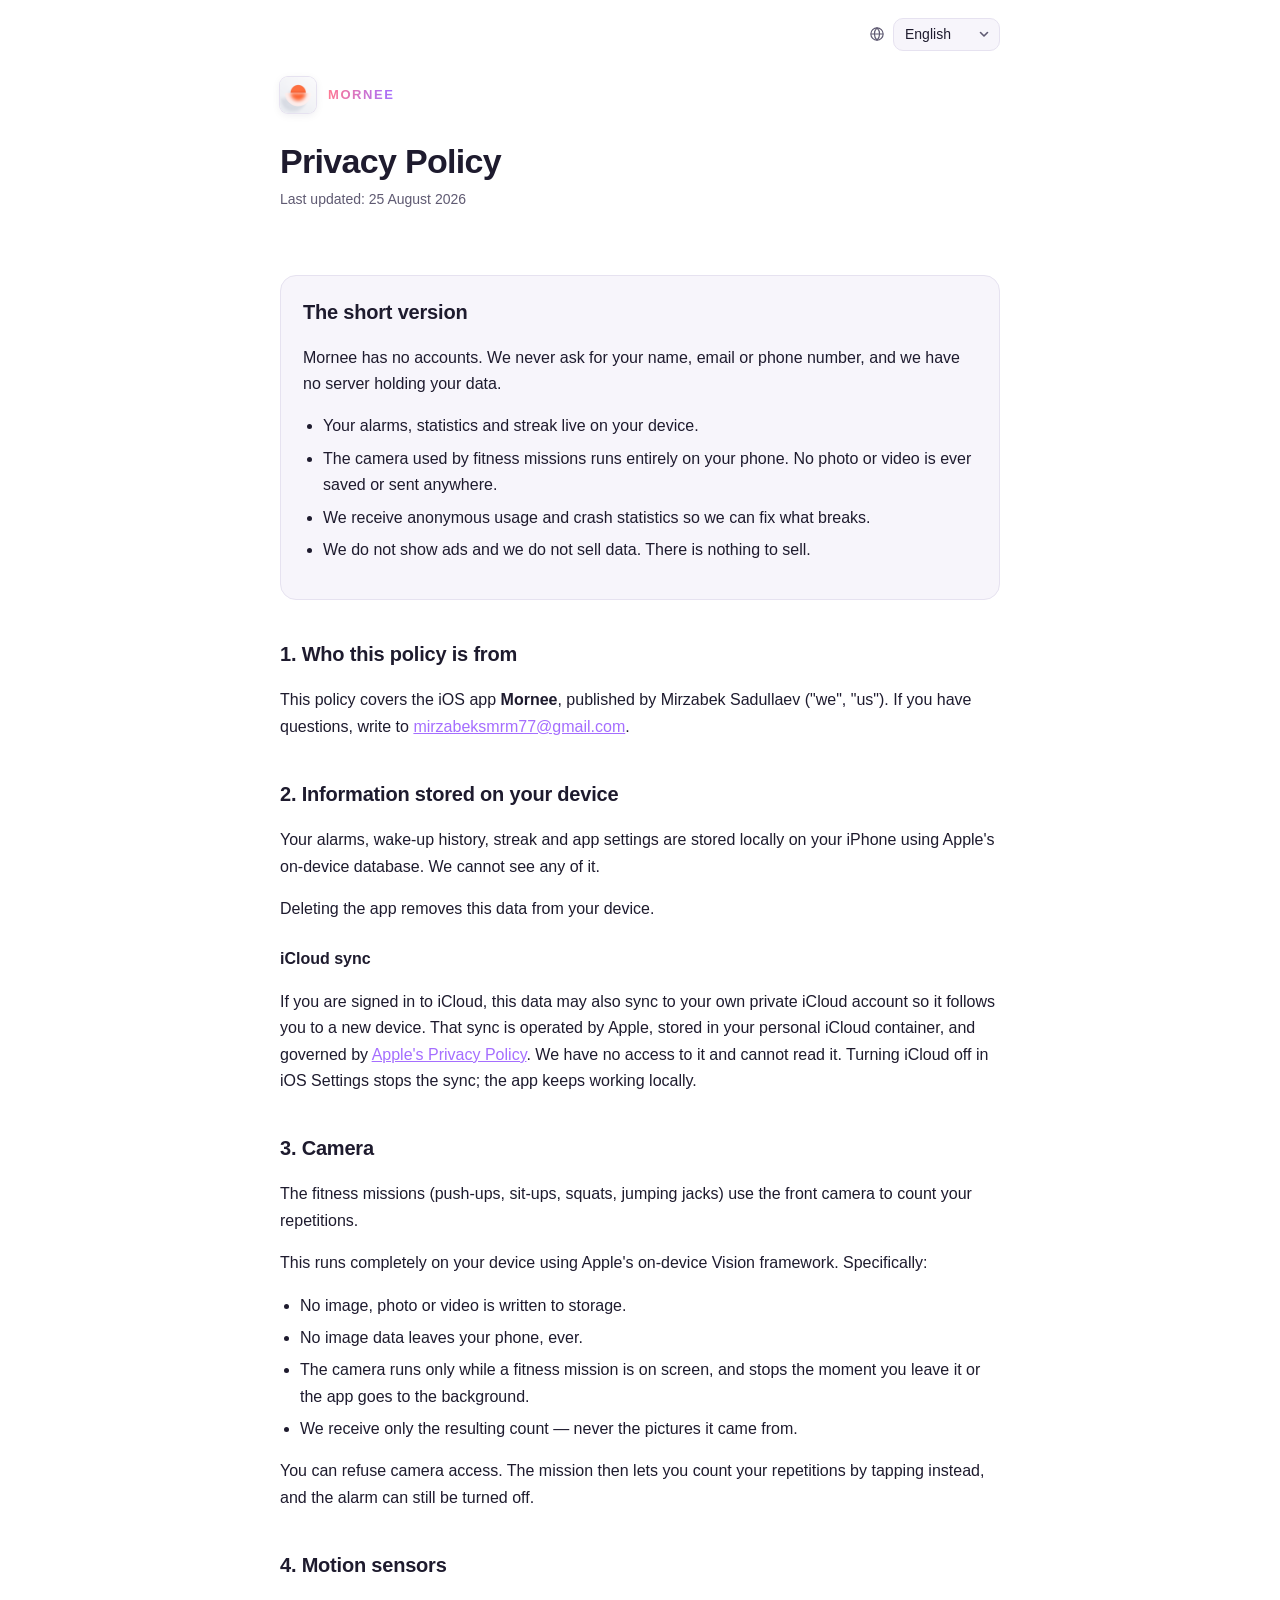
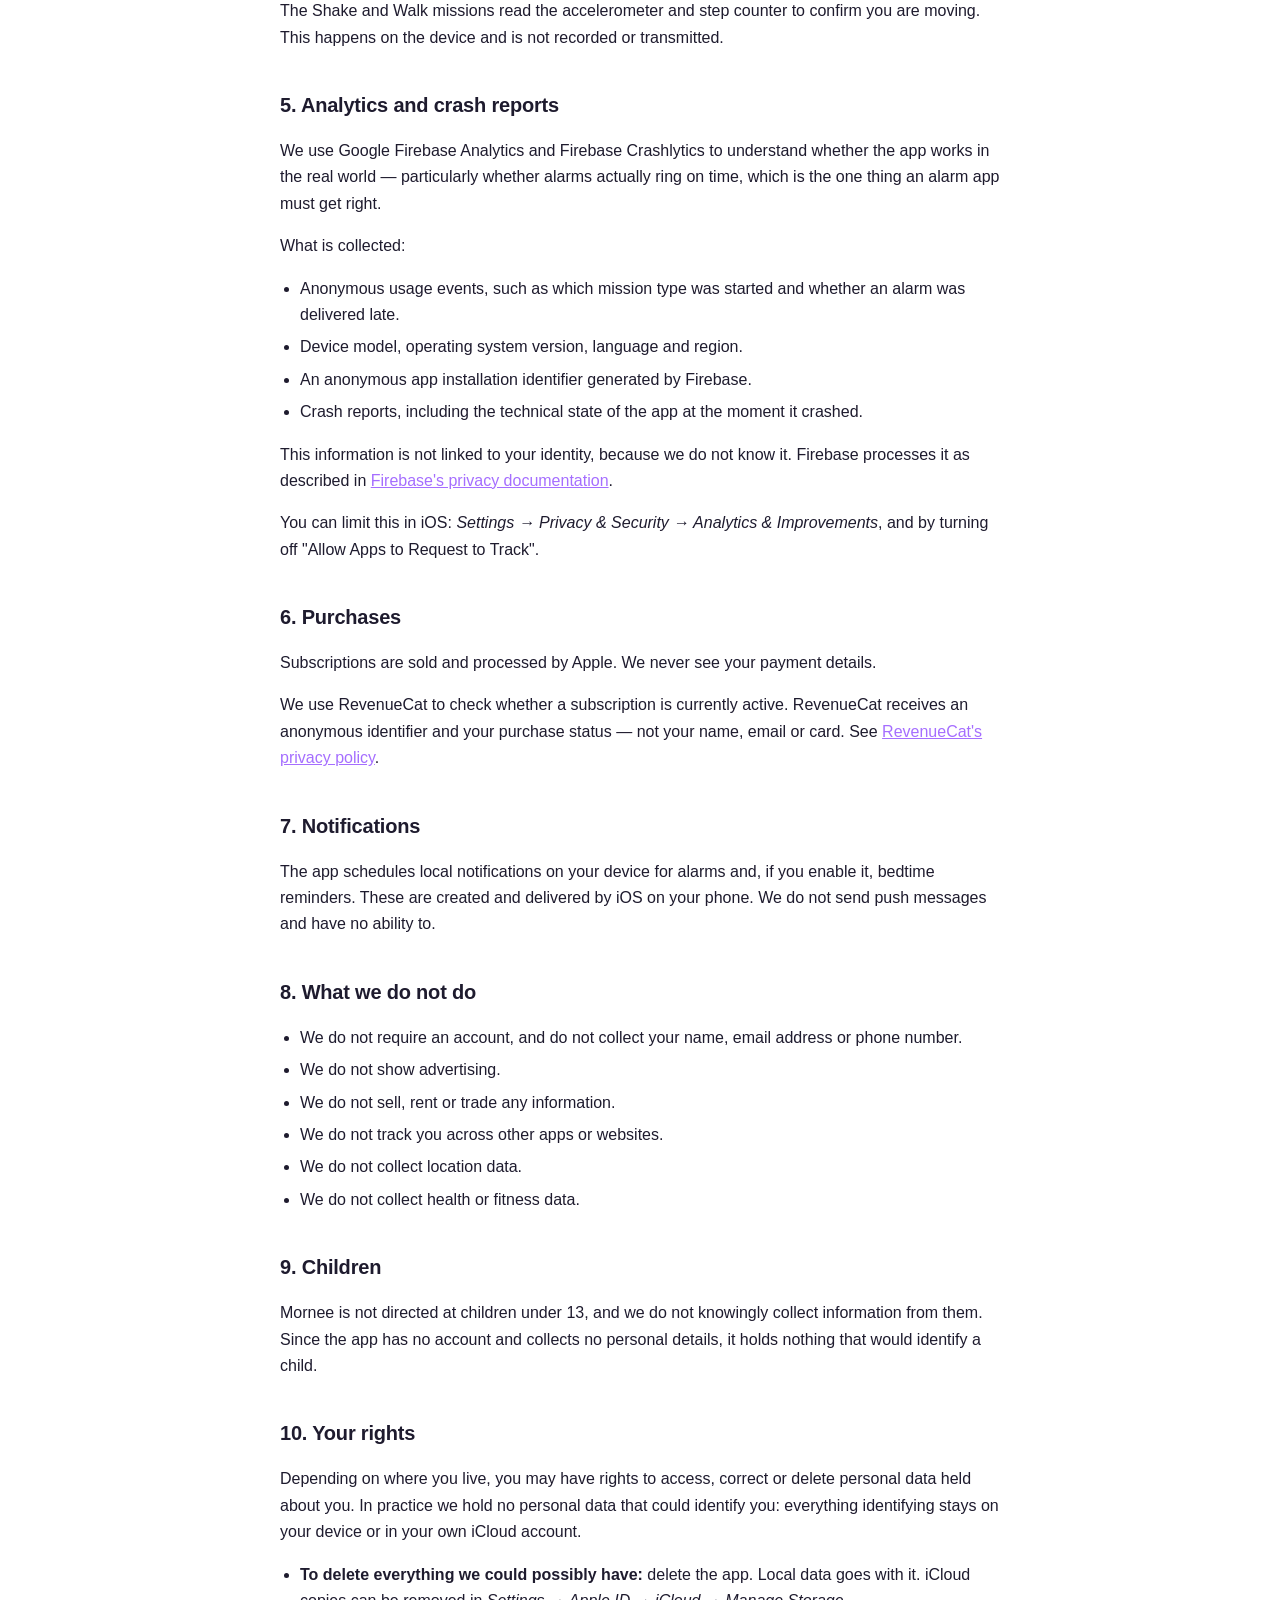
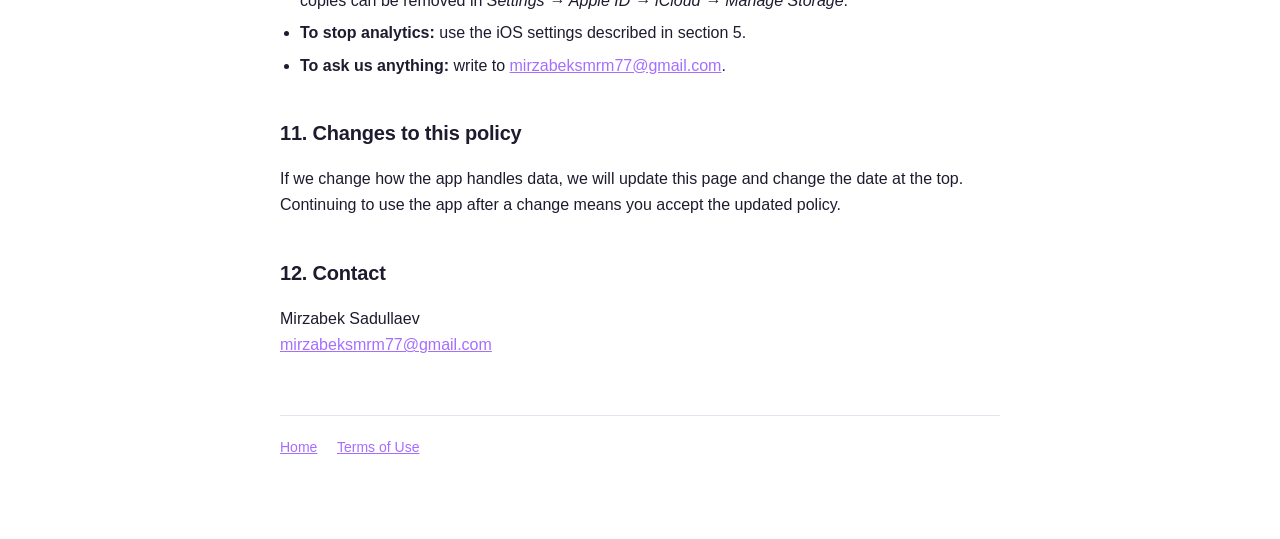
==== commit ff7698c4: "Rename to Mornee and use the app icon as the logo The app is called Mornee now, so the name changes " ====
--- a/privacy.html
+++ b/privacy.html
@@ -3,8 +3,10 @@
 <head>
 <meta charset="utf-8">
 <meta name="viewport" content="width=device-width, initial-scale=1">
-<title>Privacy Policy — Ryzup</title>
+<title>Privacy Policy — Mornee</title>
 <link rel="stylesheet" href="assets/style.css">
+<link rel="icon" type="image/png" href="assets/favicon.png">
+<link rel="apple-touch-icon" href="assets/apple-touch-icon.png">
 <link rel="alternate" hreflang="x-default" href="privacy.html">
 <link rel="alternate" hreflang="en" href="privacy.html?lang=en">
 <link rel="alternate" hreflang="ru" href="privacy.html?lang=ru">
@@ -34,18 +36,22 @@
   </select>
 </div>
 
+<div class="brand">
+  <img class="mark sm" src="assets/logo.png" width="36" height="36" alt="">
+  <div class="eyebrow">Mornee</div>
+</div>
+
 <!-- ENGLISH -->
-<section class="i18n" lang="en" data-title="Privacy Policy — Ryzup">
+<section class="i18n" lang="en" data-title="Privacy Policy — Mornee">
 
 <header>
-  <div class="eyebrow">Ryzup</div>
   <h1>Privacy Policy</h1>
   <p class="date">Last updated: 25 August 2026</p>
 </header>
 
 <div class="summary">
   <h2>The short version</h2>
-  <p>Ryzup has no accounts. We never ask for your name, email or phone number, and we have no
+  <p>Mornee has no accounts. We never ask for your name, email or phone number, and we have no
   server holding your data.</p>
   <ul>
     <li>Your alarms, statistics and streak live on your device.</li>
@@ -57,7 +63,7 @@
 </div>
 
 <h2>1. Who this policy is from</h2>
-<p>This policy covers the iOS app <strong>Ryzup</strong>, published by
+<p>This policy covers the iOS app <strong>Mornee</strong>, published by
 Mirzabek Sadullaev ("we", "us"). If you have questions,
 write to <a href="mailto:mirzabeksmrm77@gmail.com">mirzabeksmrm77@gmail.com</a>.</p>
 
@@ -132,7 +138,7 @@
 </ul>
 
 <h2>9. Children</h2>
-<p>Ryzup is not directed at children under 13, and we do not knowingly collect information from
+<p>Mornee is not directed at children under 13, and we do not knowingly collect information from
 them. Since the app has no account and collects no personal details, it holds nothing that would
 identify a child.</p>
 
@@ -164,17 +170,16 @@
 </section>
 
 <!-- РУССКИЙ -->
-<section class="i18n" lang="ru" data-title="Политика конфиденциальности — Ryzup">
+<section class="i18n" lang="ru" data-title="Политика конфиденциальности — Mornee">
 
 <header>
-  <div class="eyebrow">Ryzup</div>
   <h1>Политика конфиденциальности</h1>
   <p class="date">Последнее обновление: 25 августа 2026 г.</p>
 </header>
 
 <div class="summary">
   <h2>Коротко</h2>
-  <p>В Ryzup нет аккаунтов. Мы никогда не спрашиваем ваше имя, адрес электронной почты или номер
+  <p>В Mornee нет аккаунтов. Мы никогда не спрашиваем ваше имя, адрес электронной почты или номер
   телефона, и у нас нет сервера, на котором хранились бы ваши данные.</p>
   <ul>
     <li>Ваши будильники, статистика и серия дней хранятся на вашем устройстве.</li>
@@ -187,7 +192,7 @@
 </div>
 
 <h2>1. От кого эта политика</h2>
-<p>Эта политика относится к приложению для iOS <strong>Ryzup</strong>, издатель —
+<p>Эта политика относится к приложению для iOS <strong>Mornee</strong>, издатель —
 Мирзабек Садуллаев («мы», «нас»). Если у вас есть вопросы,
 напишите на <a href="mailto:mirzabeksmrm77@gmail.com">mirzabeksmrm77@gmail.com</a>.</p>
 
@@ -263,7 +268,7 @@
 </ul>
 
 <h2>9. Дети</h2>
-<p>Ryzup не предназначено для детей младше 13 лет, и мы осознанно не собираем информацию о них.
+<p>Mornee не предназначено для детей младше 13 лет, и мы осознанно не собираем информацию о них.
 Поскольку в приложении нет аккаунта и оно не собирает персональных данных, в нём нет ничего, что
 могло бы идентифицировать ребёнка.</p>
 
@@ -298,17 +303,16 @@
 </section>
 
 <!-- ESPAÑOL -->
-<section class="i18n" lang="es" data-title="Política de Privacidad — Ryzup">
+<section class="i18n" lang="es" data-title="Política de Privacidad — Mornee">
 
 <header>
-  <div class="eyebrow">Ryzup</div>
   <h1>Política de Privacidad</h1>
   <p class="date">Última actualización: 25 de agosto de 2026</p>
 </header>
 
 <div class="summary">
   <h2>La versión corta</h2>
-  <p>Ryzup no tiene cuentas. Nunca te pedimos tu nombre, correo electrónico ni número de teléfono,
+  <p>Mornee no tiene cuentas. Nunca te pedimos tu nombre, correo electrónico ni número de teléfono,
   y no tenemos ningún servidor que guarde tus datos.</p>
   <ul>
     <li>Tus alarmas, estadísticas y racha se quedan en tu dispositivo.</li>
@@ -320,7 +324,7 @@
 </div>
 
 <h2>1. Quién publica esta política</h2>
-<p>Esta política cubre la app para iOS <strong>Ryzup</strong>, publicada por
+<p>Esta política cubre la app para iOS <strong>Mornee</strong>, publicada por
 Mirzabek Sadullaev («nosotros»). Si tienes preguntas,
 escribe a <a href="mailto:mirzabeksmrm77@gmail.com">mirzabeksmrm77@gmail.com</a>.</p>
 
@@ -396,7 +400,7 @@
 </ul>
 
 <h2>9. Menores</h2>
-<p>Ryzup no está dirigida a menores de 13 años y no recogemos conscientemente información sobre
+<p>Mornee no está dirigida a menores de 13 años y no recogemos conscientemente información sobre
 ellos. Dado que la app no tiene cuenta y no recoge datos personales, no contiene nada que pudiera
 identificar a un menor.</p>
 
@@ -430,17 +434,16 @@
 </section>
 
 <!-- DEUTSCH -->
-<section class="i18n" lang="de" data-title="Datenschutzerklärung — Ryzup">
+<section class="i18n" lang="de" data-title="Datenschutzerklärung — Mornee">
 
 <header>
-  <div class="eyebrow">Ryzup</div>
   <h1>Datenschutzerklärung</h1>
   <p class="date">Letzte Aktualisierung: 25. August 2026</p>
 </header>
 
 <div class="summary">
   <h2>Die Kurzfassung</h2>
-  <p>Ryzup hat keine Benutzerkonten. Wir fragen niemals nach deinem Namen, deiner E-Mail-Adresse
+  <p>Mornee hat keine Benutzerkonten. Wir fragen niemals nach deinem Namen, deiner E-Mail-Adresse
   oder deiner Telefonnummer, und wir haben keinen Server, auf dem deine Daten liegen.</p>
   <ul>
     <li>Deine Wecker, Statistiken und deine Serie bleiben auf deinem Gerät.</li>
@@ -453,7 +456,7 @@
 </div>
 
 <h2>1. Von wem diese Erklärung stammt</h2>
-<p>Diese Erklärung gilt für die iOS-App <strong>Ryzup</strong>, herausgegeben von
+<p>Diese Erklärung gilt für die iOS-App <strong>Mornee</strong>, herausgegeben von
 Mirzabek Sadullaev („wir“, „uns“). Bei Fragen schreibe an
 <a href="mailto:mirzabeksmrm77@gmail.com">mirzabeksmrm77@gmail.com</a>.</p>
 
@@ -531,7 +534,7 @@
 </ul>
 
 <h2>9. Kinder</h2>
-<p>Ryzup richtet sich nicht an Kinder unter 13 Jahren, und wir erheben nicht wissentlich
+<p>Mornee richtet sich nicht an Kinder unter 13 Jahren, und wir erheben nicht wissentlich
 Informationen von ihnen. Da die App kein Konto hat und keine persönlichen Angaben erhebt, enthält
 sie nichts, was ein Kind identifizieren könnte.</p>
 
@@ -567,17 +570,16 @@
 </section>
 
 <!-- FRANÇAIS -->
-<section class="i18n" lang="fr" data-title="Politique de confidentialité — Ryzup">
+<section class="i18n" lang="fr" data-title="Politique de confidentialité — Mornee">
 
 <header>
-  <div class="eyebrow">Ryzup</div>
   <h1>Politique de confidentialité</h1>
   <p class="date">Dernière mise à jour : 25 août 2026</p>
 </header>
 
 <div class="summary">
   <h2>En bref</h2>
-  <p>Ryzup n'a pas de comptes. Nous ne vous demandons jamais votre nom, votre adresse e-mail ni
+  <p>Mornee n'a pas de comptes. Nous ne vous demandons jamais votre nom, votre adresse e-mail ni
   votre numéro de téléphone, et nous n'avons aucun serveur qui conserve vos données.</p>
   <ul>
     <li>Vos réveils, vos statistiques et votre série restent sur votre appareil.</li>
@@ -591,7 +593,7 @@
 </div>
 
 <h2>1. Qui publie cette politique</h2>
-<p>Cette politique concerne l'application iOS <strong>Ryzup</strong>, éditée par
+<p>Cette politique concerne l'application iOS <strong>Mornee</strong>, éditée par
 Mirzabek Sadullaev (« nous »). Pour toute question, écrivez à
 <a href="mailto:mirzabeksmrm77@gmail.com">mirzabeksmrm77@gmail.com</a>.</p>
 
@@ -671,7 +673,7 @@
 </ul>
 
 <h2>9. Enfants</h2>
-<p>Ryzup ne s'adresse pas aux enfants de moins de 13 ans et nous ne collectons pas sciemment
+<p>Mornee ne s'adresse pas aux enfants de moins de 13 ans et nous ne collectons pas sciemment
 d'informations les concernant. Comme l'application n'a pas de compte et ne recueille aucune donnée
 personnelle, elle ne contient rien qui permettrait d'identifier un enfant.</p>
 
@@ -706,17 +708,16 @@
 </section>
 
 <!-- PORTUGUÊS -->
-<section class="i18n" lang="pt" data-title="Política de Privacidade — Ryzup">
+<section class="i18n" lang="pt" data-title="Política de Privacidade — Mornee">
 
 <header>
-  <div class="eyebrow">Ryzup</div>
   <h1>Política de Privacidade</h1>
   <p class="date">Última atualização: 25 de agosto de 2026</p>
 </header>
 
 <div class="summary">
   <h2>A versão curta</h2>
-  <p>O Ryzup não tem contas. Nunca pedimos o seu nome, e-mail ou número de telefone, e não temos
+  <p>O Mornee não tem contas. Nunca pedimos o seu nome, e-mail ou número de telefone, e não temos
   nenhum servidor guardando os seus dados.</p>
   <ul>
     <li>Os seus despertadores, estatísticas e sequência ficam no seu dispositivo.</li>
@@ -728,7 +729,7 @@
 </div>
 
 <h2>1. De quem é esta política</h2>
-<p>Esta política se aplica ao app para iOS <strong>Ryzup</strong>, publicado por
+<p>Esta política se aplica ao app para iOS <strong>Mornee</strong>, publicado por
 Mirzabek Sadullaev ("nós"). Se tiver dúvidas, escreva para
 <a href="mailto:mirzabeksmrm77@gmail.com">mirzabeksmrm77@gmail.com</a>.</p>
 
@@ -805,7 +806,7 @@
 </ul>
 
 <h2>9. Crianças</h2>
-<p>O Ryzup não é direcionado a crianças com menos de 13 anos e não coletamos conscientemente
+<p>O Mornee não é direcionado a crianças com menos de 13 anos e não coletamos conscientemente
 informações delas. Como o app não tem conta e não coleta dados pessoais, ele não guarda nada que
 possa identificar uma criança.</p>
 
@@ -838,17 +839,16 @@
 </section>
 
 <!-- 日本語 -->
-<section class="i18n" lang="ja" data-title="プライバシーポリシー — Ryzup">
+<section class="i18n" lang="ja" data-title="プライバシーポリシー — Mornee">
 
 <header>
-  <div class="eyebrow">Ryzup</div>
   <h1>プライバシーポリシー</h1>
   <p class="date">最終更新日: 2026年8月25日</p>
 </header>
 
 <div class="summary">
   <h2>要点</h2>
-  <p>Ryzup にアカウントはありません。お名前、メールアドレス、電話番号を尋ねることは一切なく、
+  <p>Mornee にアカウントはありません。お名前、メールアドレス、電話番号を尋ねることは一切なく、
   お客様のデータを保管するサーバーも持っていません。</p>
   <ul>
     <li>アラーム、統計、連続記録はお使いの端末内に保存されます。</li>
@@ -861,7 +861,7 @@
 
 <h2>1. このポリシーの発行者</h2>
 <p>本ポリシーは、Mirzabek Sadullaev（以下「当方」）が提供する iOS アプリ
-<strong>Ryzup</strong> を対象とします。ご質問は
+<strong>Mornee</strong> を対象とします。ご質問は
 <a href="mailto:mirzabeksmrm77@gmail.com">mirzabeksmrm77@gmail.com</a> までお送りください。</p>
 
 <h2>2. 端末内に保存される情報</h2>
@@ -936,7 +936,7 @@
 </ul>
 
 <h2>9. お子様について</h2>
-<p>Ryzup は 13 歳未満のお子様を対象としておらず、お子様の情報を意図的に収集することはありません。
+<p>Mornee は 13 歳未満のお子様を対象としておらず、お子様の情報を意図的に収集することはありません。
 アプリにはアカウントがなく個人情報も収集しないため、お子様を特定できるものは何も保持していません。</p>
 
 <h2>10. お客様の権利</h2>
--- a/assets/style.css
+++ b/assets/style.css
@@ -59,11 +59,11 @@
 
 header { padding: 38px 0 12px; }
 .mark {
-  width: 68px; height: 68px; border-radius: 20px;
-  background: linear-gradient(135deg, var(--accent), var(--accent2));
-  display: grid; place-items: center; margin-bottom: 22px;
+  display: block; border-radius: 22.4%;
+  box-shadow: 0 0 0 1px var(--line), 0 2px 8px rgba(30, 27, 46, .08);
 }
-.mark svg { width: 38px; height: 38px; }
+.mark.lg { width: 76px; height: 76px; }
+.mark.sm { width: 36px; height: 36px; }
 .eyebrow {
   font-size: 13px; font-weight: 700; letter-spacing: .12em; text-transform: uppercase;
   background: linear-gradient(90deg, var(--accent), var(--accent2));
@@ -118,6 +118,6 @@
 }
 footer a { margin-right: 16px; }
 
-/* Index page: logo sits above the per-language blocks */
-.brand { padding: 26px 0 0; }
+/* The logo is language-independent, so it sits above the per-language blocks */
+.brand { padding: 26px 0 18px; display: flex; align-items: center; gap: 12px; }
 .brand ~ .i18n header { padding-top: 0; }
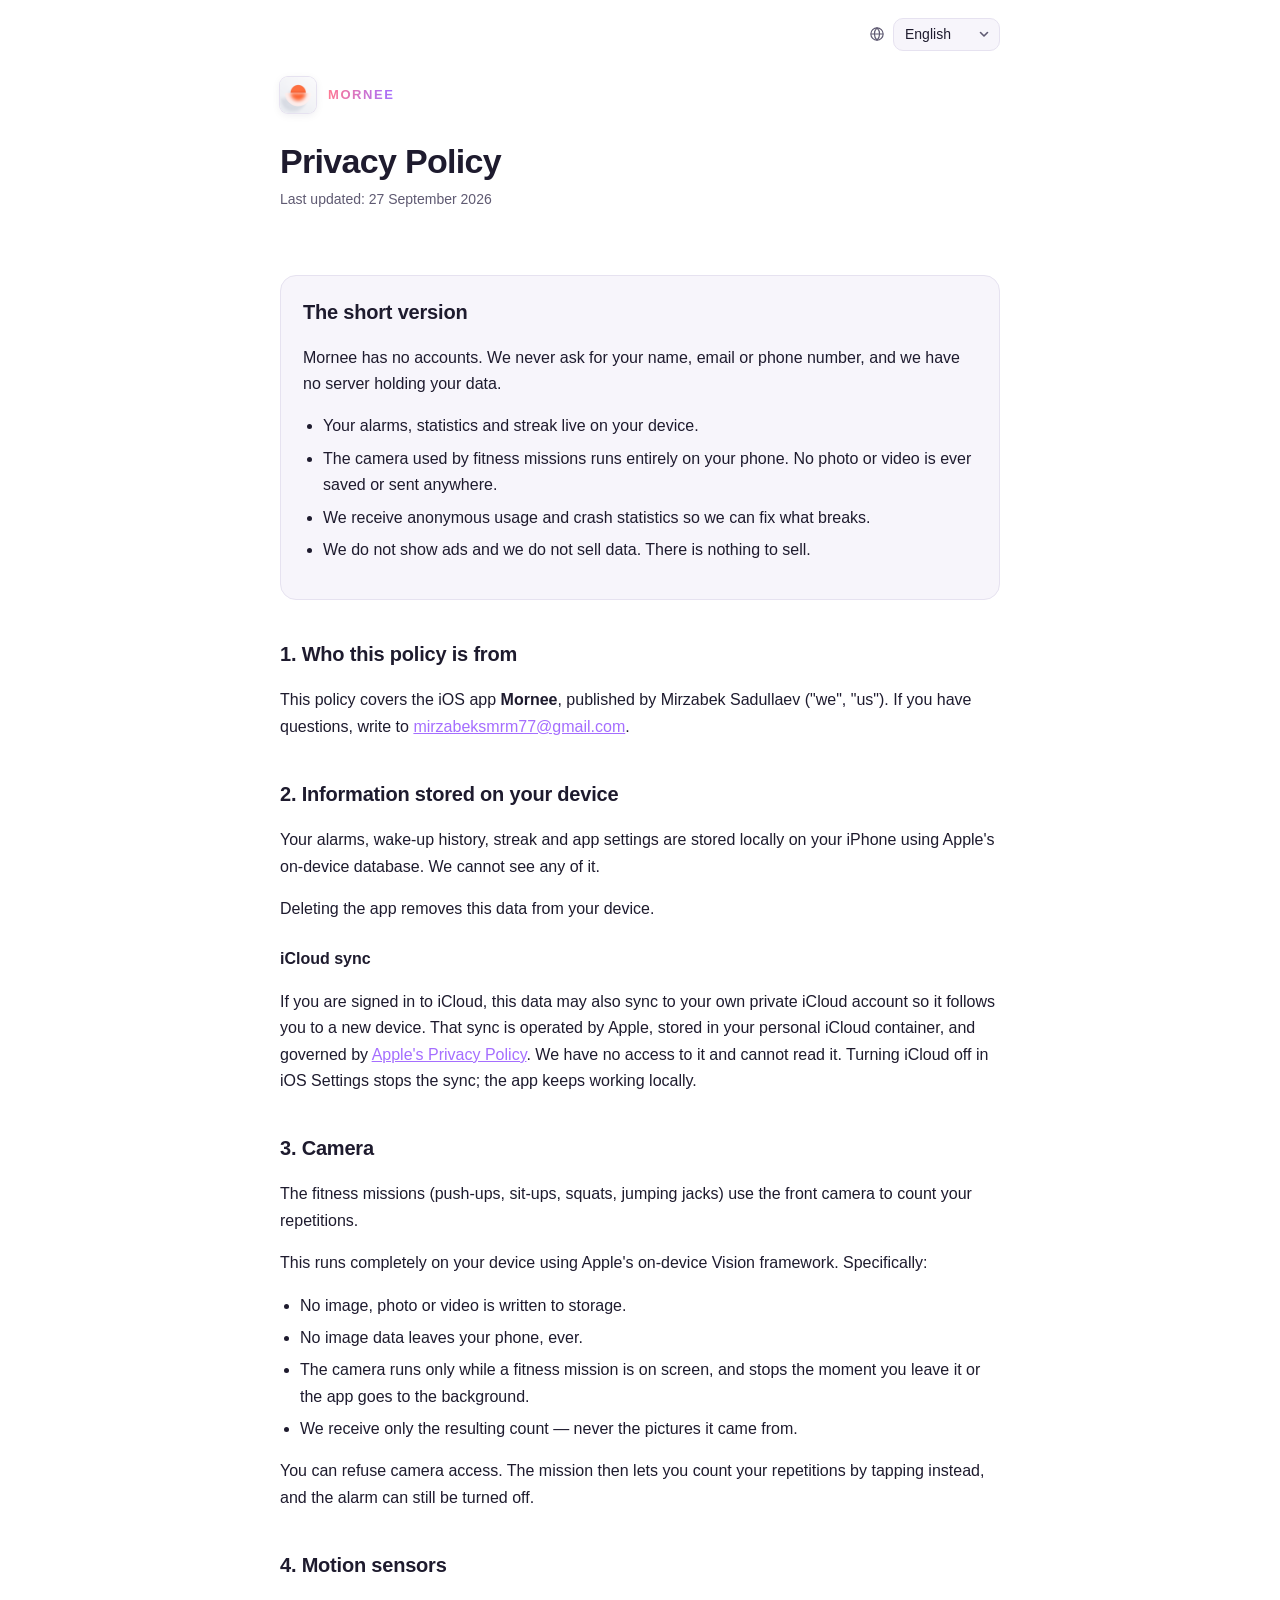
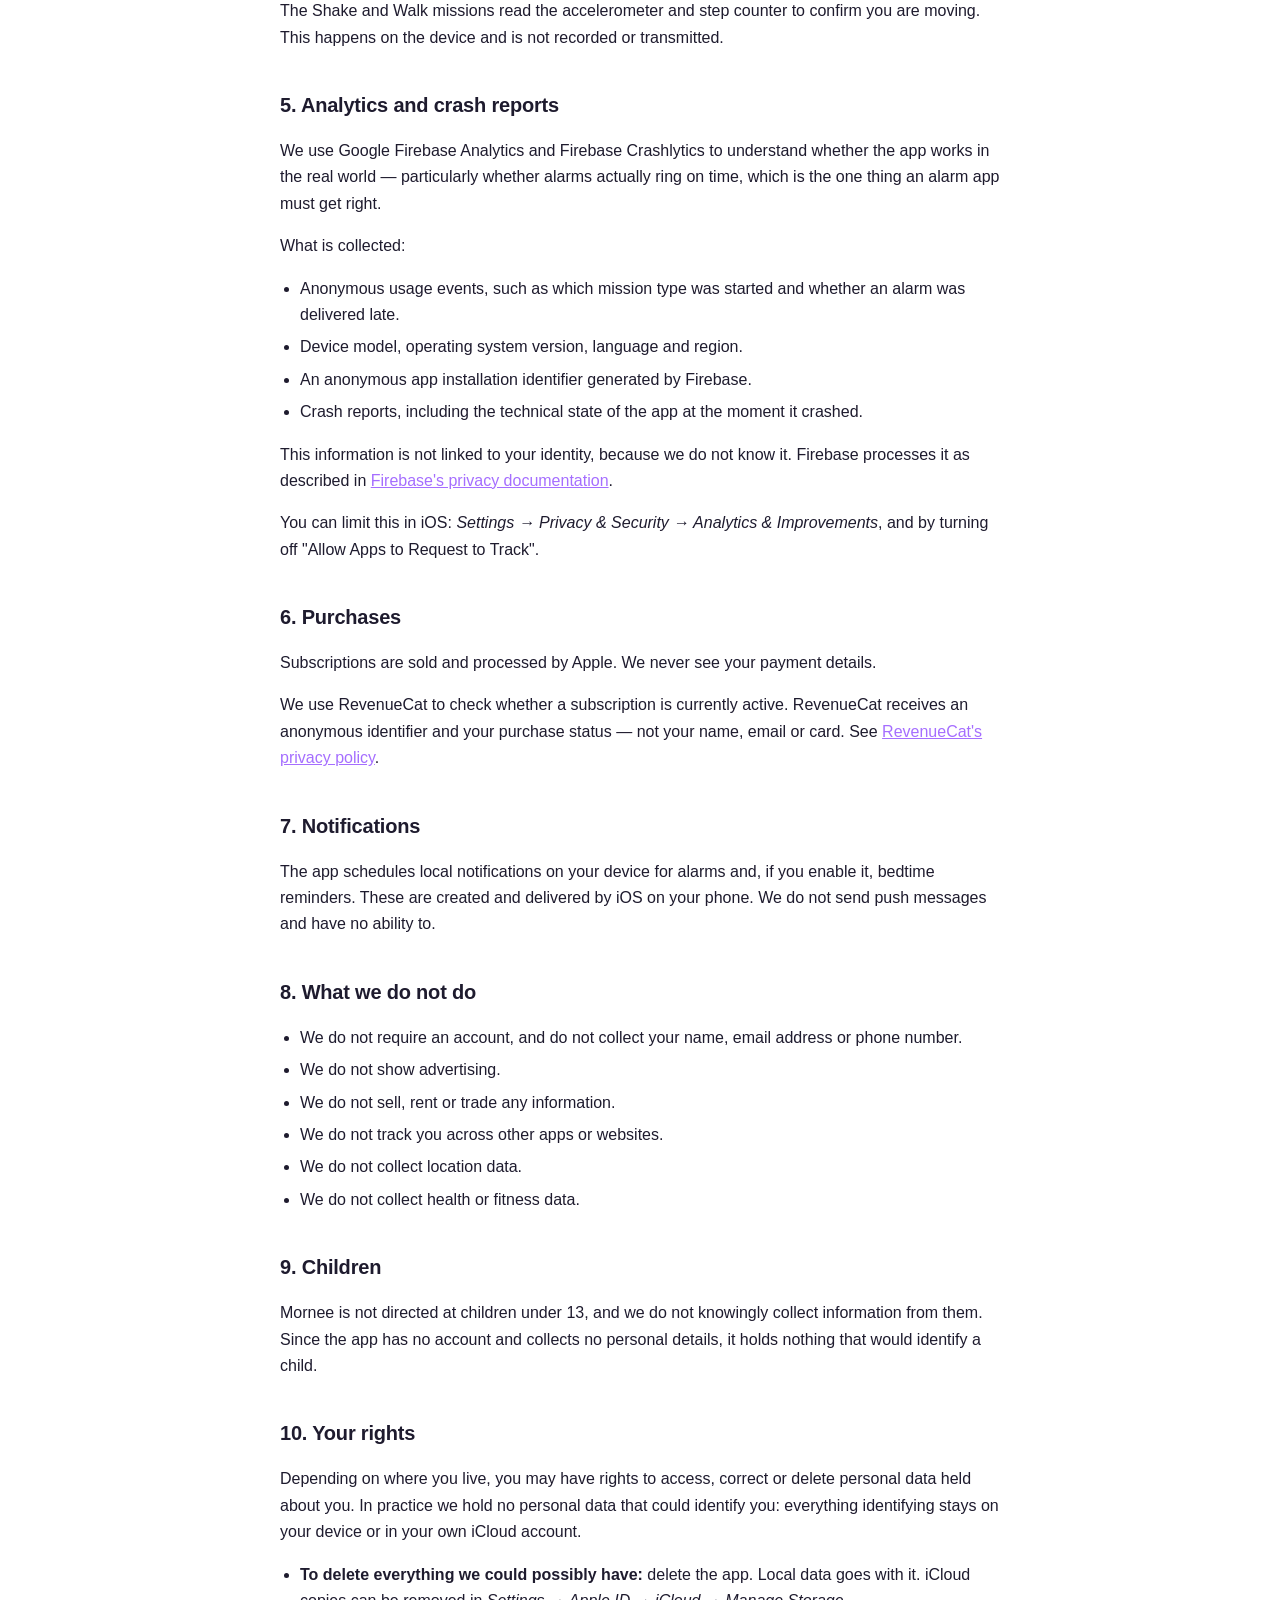
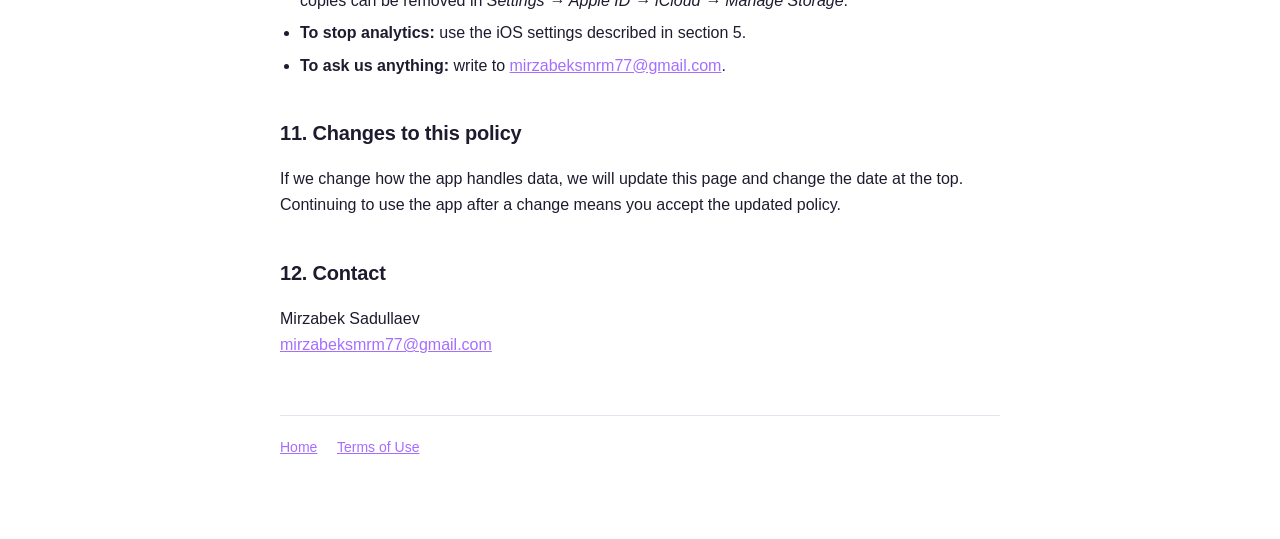
==== commit cb936dd4: "Update the last-updated date to 27 September 2026 The rename to Mornee changed who the documents nam" ====
--- a/privacy.html
+++ b/privacy.html
@@ -46,7 +46,7 @@
 
 <header>
   <h1>Privacy Policy</h1>
-  <p class="date">Last updated: 25 August 2026</p>
+  <p class="date">Last updated: 27 September 2026</p>
 </header>
 
 <div class="summary">
@@ -174,7 +174,7 @@
 
 <header>
   <h1>Политика конфиденциальности</h1>
-  <p class="date">Последнее обновление: 25 августа 2026 г.</p>
+  <p class="date">Последнее обновление: 27 сентября 2026 г.</p>
 </header>
 
 <div class="summary">
@@ -307,7 +307,7 @@
 
 <header>
   <h1>Política de Privacidad</h1>
-  <p class="date">Última actualización: 25 de agosto de 2026</p>
+  <p class="date">Última actualización: 27 de septiembre de 2026</p>
 </header>
 
 <div class="summary">
@@ -438,7 +438,7 @@
 
 <header>
   <h1>Datenschutzerklärung</h1>
-  <p class="date">Letzte Aktualisierung: 25. August 2026</p>
+  <p class="date">Letzte Aktualisierung: 27. September 2026</p>
 </header>
 
 <div class="summary">
@@ -574,7 +574,7 @@
 
 <header>
   <h1>Politique de confidentialité</h1>
-  <p class="date">Dernière mise à jour : 25 août 2026</p>
+  <p class="date">Dernière mise à jour : 27 septembre 2026</p>
 </header>
 
 <div class="summary">
@@ -712,7 +712,7 @@
 
 <header>
   <h1>Política de Privacidade</h1>
-  <p class="date">Última atualização: 25 de agosto de 2026</p>
+  <p class="date">Última atualização: 27 de setembro de 2026</p>
 </header>
 
 <div class="summary">
@@ -843,7 +843,7 @@
 
 <header>
   <h1>プライバシーポリシー</h1>
-  <p class="date">最終更新日: 2026年8月25日</p>
+  <p class="date">最終更新日: 2026年9月27日</p>
 </header>
 
 <div class="summary">
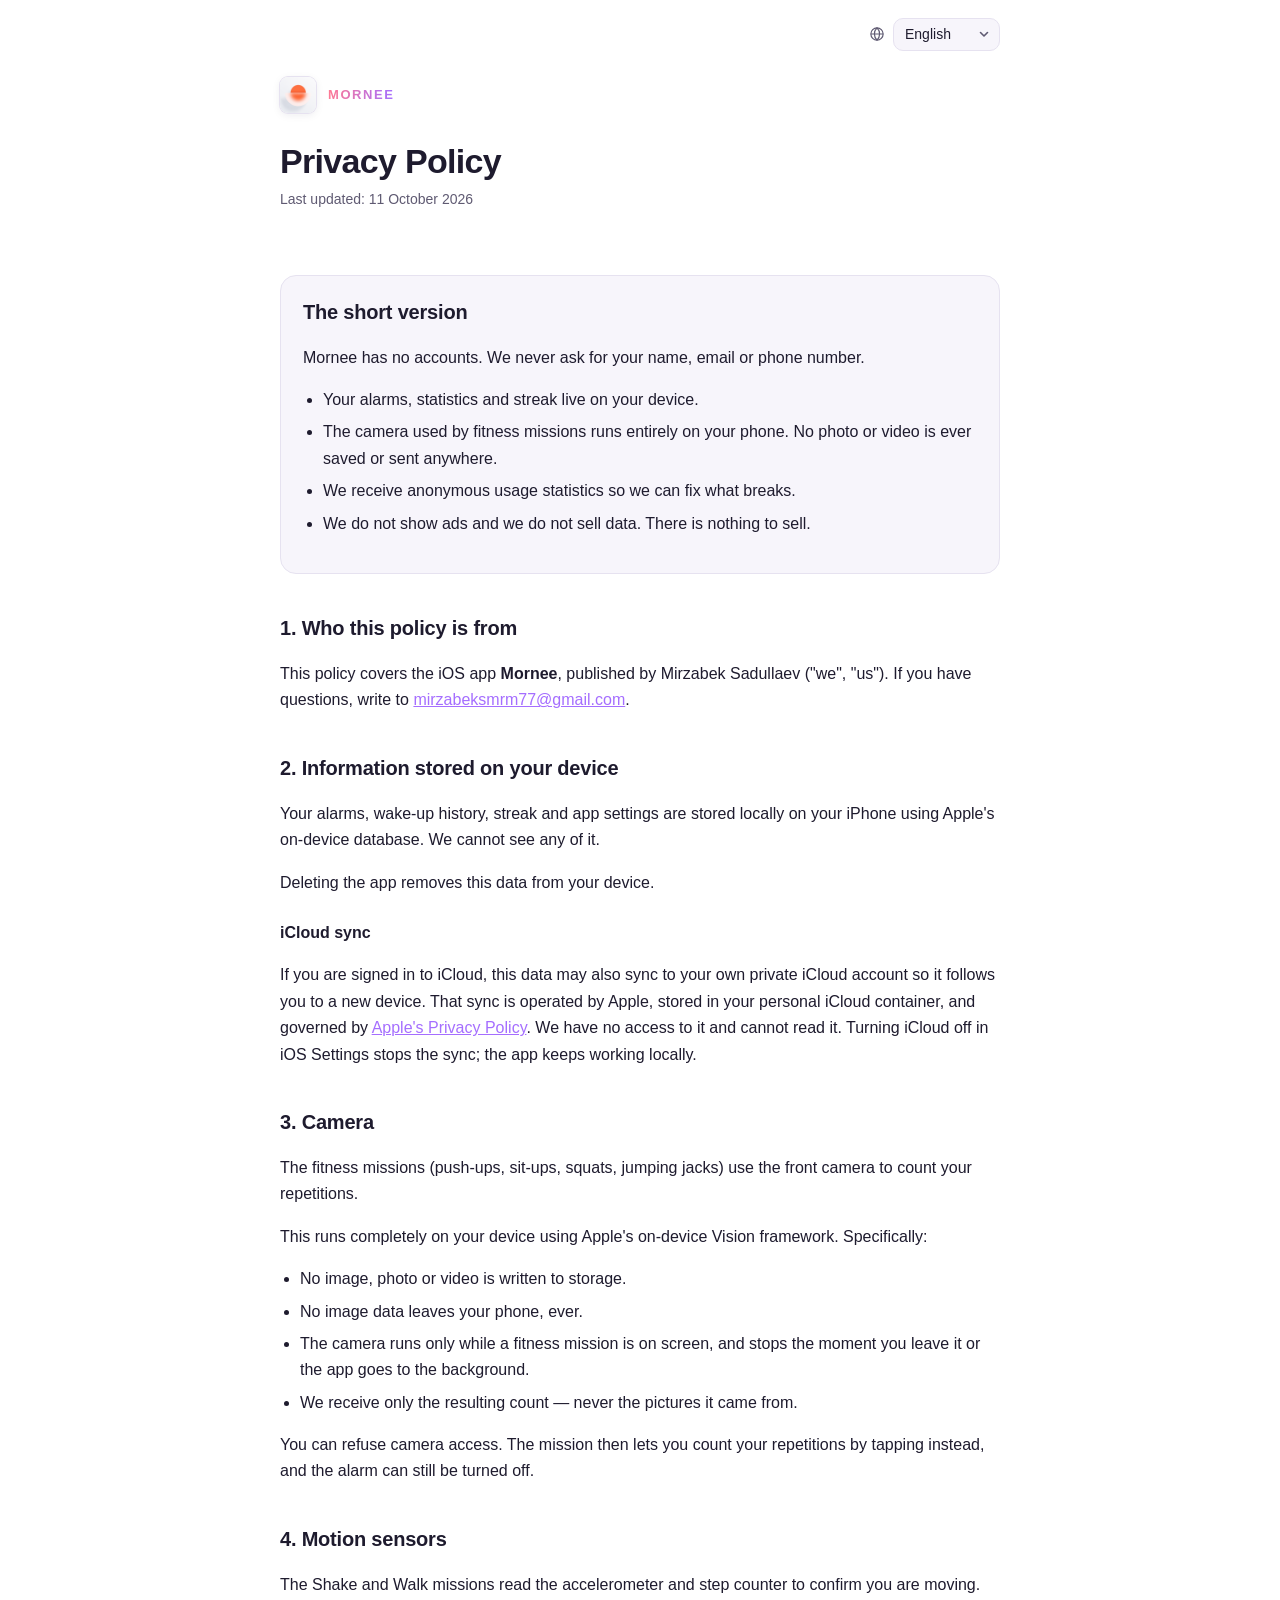
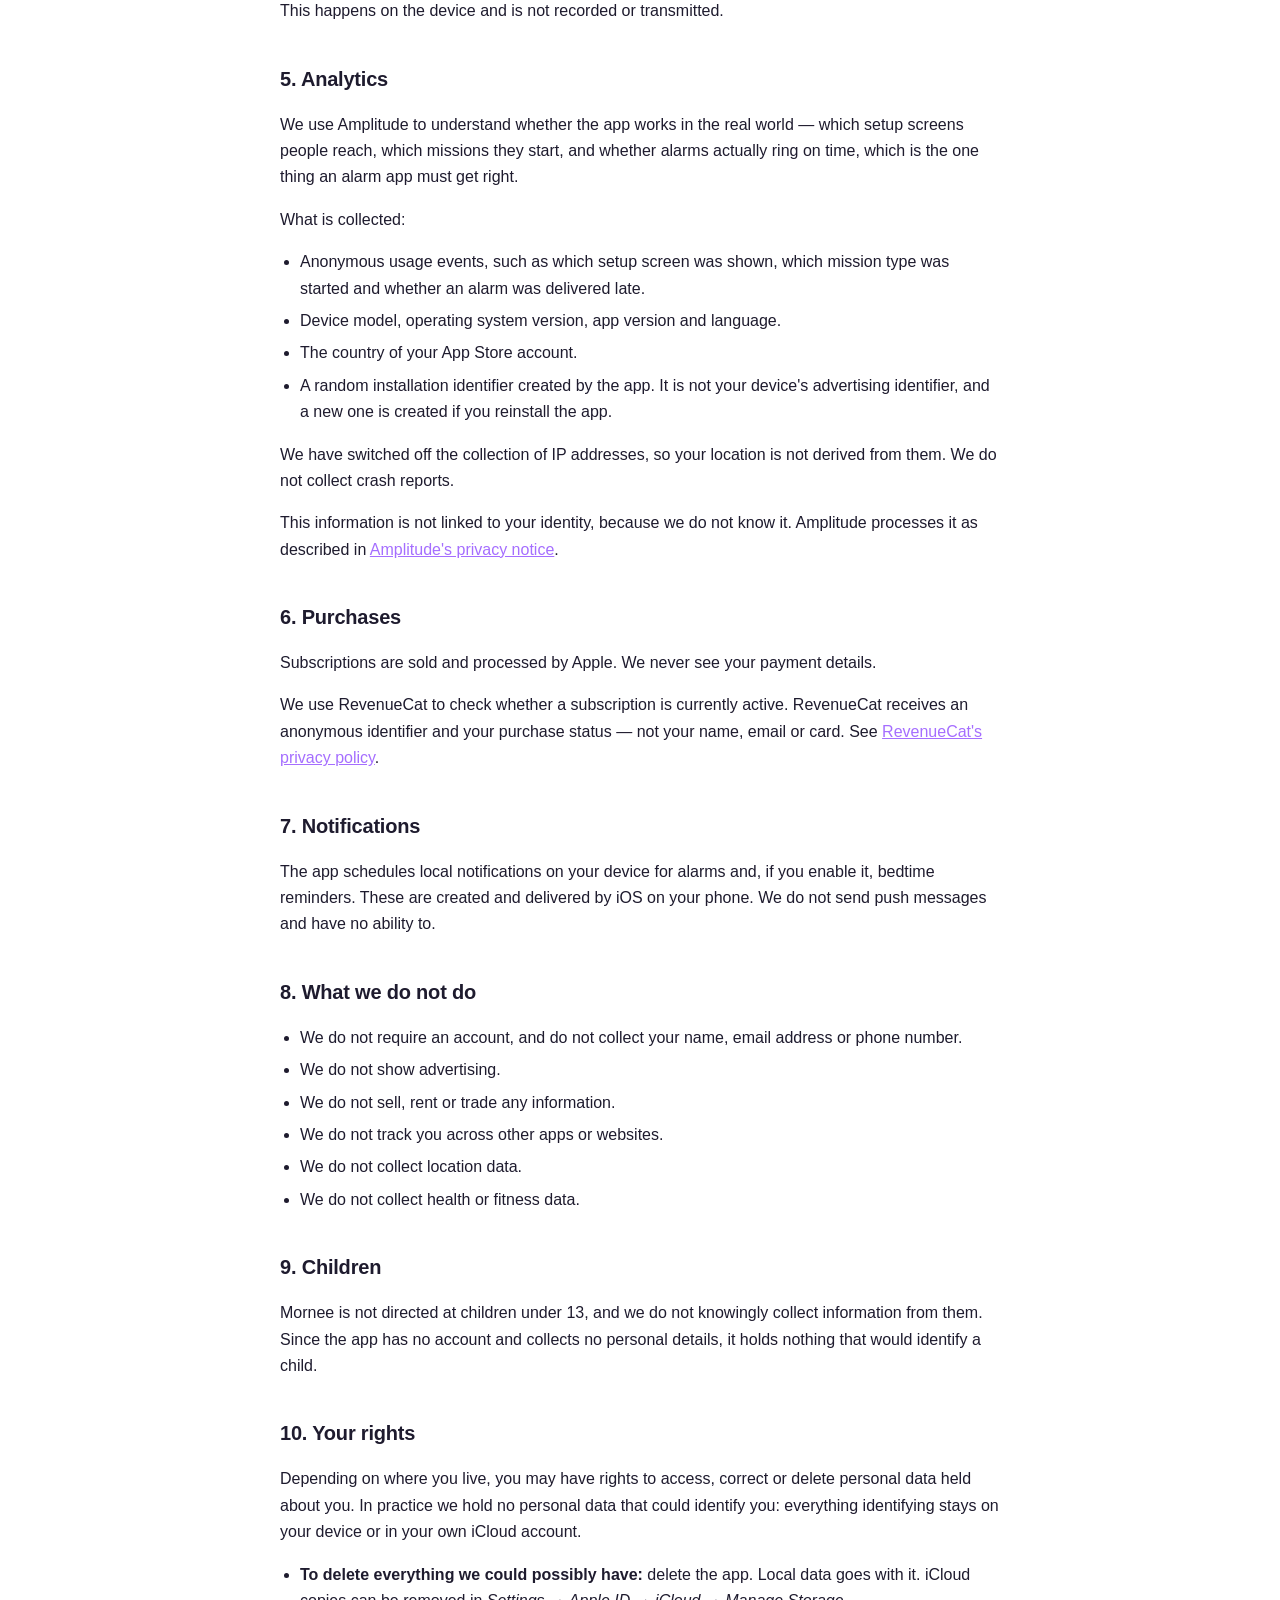
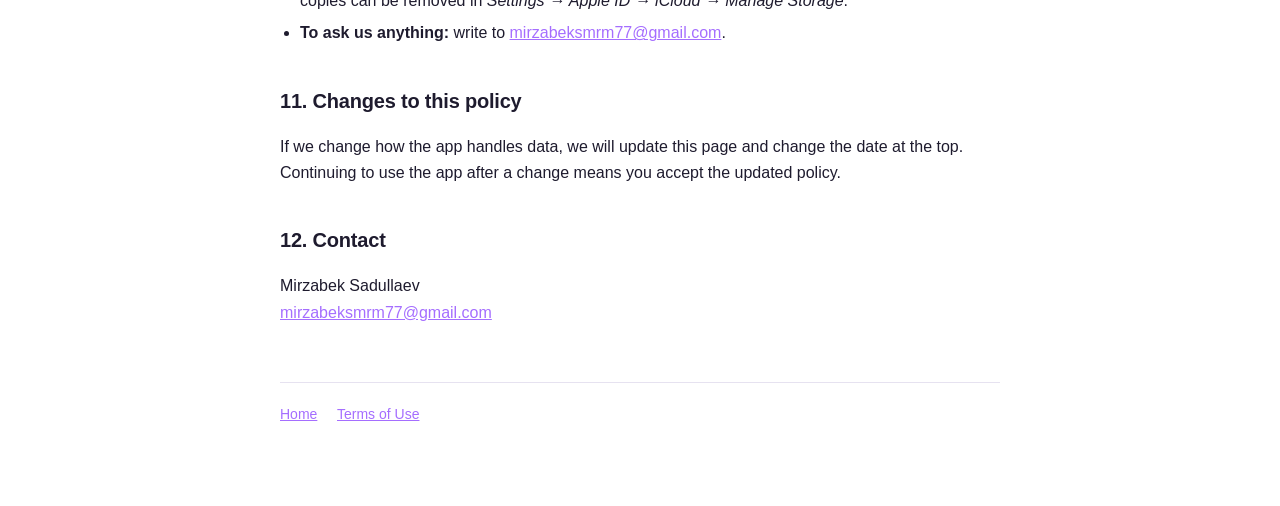
==== commit f03e48fd: "Describe Amplitude instead of Firebase in the privacy policy Section 5 still said the app used Fireb" ====
--- a/privacy.html
+++ b/privacy.html
@@ -46,18 +46,17 @@
 
 <header>
   <h1>Privacy Policy</h1>
-  <p class="date">Last updated: 27 September 2026</p>
+  <p class="date">Last updated: 11 October 2026</p>
 </header>
 
 <div class="summary">
   <h2>The short version</h2>
-  <p>Mornee has no accounts. We never ask for your name, email or phone number, and we have no
-  server holding your data.</p>
+  <p>Mornee has no accounts. We never ask for your name, email or phone number.</p>
   <ul>
     <li>Your alarms, statistics and streak live on your device.</li>
     <li>The camera used by fitness missions runs entirely on your phone. No photo or video is
     ever saved or sent anywhere.</li>
-    <li>We receive anonymous usage and crash statistics so we can fix what breaks.</li>
+    <li>We receive anonymous usage statistics so we can fix what breaks.</li>
     <li>We do not show ads and we do not sell data. There is nothing to sell.</li>
   </ul>
 </div>
@@ -98,23 +97,17 @@
 <p>The Shake and Walk missions read the accelerometer and step counter to confirm you are moving.
 This happens on the device and is not recorded or transmitted.</p>
 
-<h2>5. Analytics and crash reports</h2>
-<p>We use Google Firebase Analytics and Firebase Crashlytics to understand whether the app works
-in the real world — particularly whether alarms actually ring on time, which is the one thing an
-alarm app must get right.</p>
+<h2>5. Analytics</h2>
+<p>We use Amplitude to understand whether the app works in the real world — which setup screens people reach, which missions they start, and whether alarms actually ring on time, which is the one thing an alarm app must get right.</p>
 <p>What is collected:</p>
 <ul>
-  <li>Anonymous usage events, such as which mission type was started and whether an alarm was
-  delivered late.</li>
-  <li>Device model, operating system version, language and region.</li>
-  <li>An anonymous app installation identifier generated by Firebase.</li>
-  <li>Crash reports, including the technical state of the app at the moment it crashed.</li>
-</ul>
-<p>This information is not linked to your identity, because we do not know it. Firebase processes
-it as described in
-<a href="https://firebase.google.com/support/privacy">Firebase's privacy documentation</a>.</p>
-<p>You can limit this in iOS: <em>Settings → Privacy &amp; Security → Analytics &amp; Improvements</em>,
-and by turning off "Allow Apps to Request to Track".</p>
+  <li>Anonymous usage events, such as which setup screen was shown, which mission type was started and whether an alarm was delivered late.</li>
+  <li>Device model, operating system version, app version and language.</li>
+  <li>The country of your App Store account.</li>
+  <li>A random installation identifier created by the app. It is not your device's advertising identifier, and a new one is created if you reinstall the app.</li>
+</ul>
+<p>We have switched off the collection of IP addresses, so your location is not derived from them. We do not collect crash reports.</p>
+<p>This information is not linked to your identity, because we do not know it. Amplitude processes it as described in <a href="https://amplitude.com/privacy">Amplitude's privacy notice</a>.</p>
 
 <h2>6. Purchases</h2>
 <p>Subscriptions are sold and processed by Apple. We never see your payment details.</p>
@@ -149,7 +142,6 @@
 <ul>
   <li><strong>To delete everything we could possibly have:</strong> delete the app. Local data goes
   with it. iCloud copies can be removed in <em>Settings → Apple ID → iCloud → Manage Storage</em>.</li>
-  <li><strong>To stop analytics:</strong> use the iOS settings described in section 5.</li>
   <li><strong>To ask us anything:</strong> write to
   <a href="mailto:mirzabeksmrm77@gmail.com">mirzabeksmrm77@gmail.com</a>.</li>
 </ul>
@@ -174,19 +166,17 @@
 
 <header>
   <h1>Политика конфиденциальности</h1>
-  <p class="date">Последнее обновление: 27 сентября 2026 г.</p>
+  <p class="date">Последнее обновление: 11 октября 2026 г.</p>
 </header>
 
 <div class="summary">
   <h2>Коротко</h2>
-  <p>В Mornee нет аккаунтов. Мы никогда не спрашиваем ваше имя, адрес электронной почты или номер
-  телефона, и у нас нет сервера, на котором хранились бы ваши данные.</p>
+  <p>В Mornee нет аккаунтов. Мы никогда не спрашиваем ваше имя, адрес электронной почты или номер телефона.</p>
   <ul>
     <li>Ваши будильники, статистика и серия дней хранятся на вашем устройстве.</li>
     <li>Камера, которую используют фитнес-задания, работает полностью на вашем телефоне. Ни одна
     фотография и ни одно видео никогда не сохраняются и никуда не отправляются.</li>
-    <li>Мы получаем анонимную статистику использования и отчёты о сбоях, чтобы исправлять то, что
-    не работает.</li>
+    <li>Мы получаем анонимную статистику использования, чтобы исправлять то, что не работает.</li>
     <li>Мы не показываем рекламу и не продаём данные. Продавать нечего.</li>
   </ul>
 </div>
@@ -228,23 +218,17 @@
 <p>Задания «Встряхнуть» и «Пройтись» читают акселерометр и счётчик шагов, чтобы подтвердить, что вы
 двигаетесь. Это происходит на устройстве, нигде не записывается и не передаётся.</p>
 
-<h2>5. Аналитика и отчёты о сбоях</h2>
-<p>Мы используем Google Firebase Analytics и Firebase Crashlytics, чтобы понимать, работает ли
-приложение в реальных условиях — прежде всего, звонят ли будильники вовремя, ведь это единственное,
-что приложение-будильник обязано делать безупречно.</p>
+<h2>5. Аналитика</h2>
+<p>Мы используем Amplitude, чтобы понимать, работает ли приложение в реальных условиях: до каких экранов настройки доходят люди, какие задания запускают и звонят ли будильники вовремя — ведь это единственное, что приложение-будильник обязано делать безупречно.</p>
 <p>Что собирается:</p>
 <ul>
-  <li>Анонимные события использования: например, какой тип задания был запущен и был ли будильник
-  доставлен с опозданием.</li>
-  <li>Модель устройства, версия операционной системы, язык и регион.</li>
-  <li>Анонимный идентификатор установки приложения, создаваемый Firebase.</li>
-  <li>Отчёты о сбоях, включая техническое состояние приложения в момент сбоя.</li>
-</ul>
-<p>Эта информация не связана с вашей личностью, потому что мы её не знаем. Firebase обрабатывает её
-так, как описано в
-<a href="https://firebase.google.com/support/privacy">документации Firebase о конфиденциальности</a>.</p>
-<p>Вы можете ограничить это в iOS: <em>Настройки → Конфиденциальность и безопасность → Аналитика и
-улучшения</em>, а также отключив «Разрешать приложениям запрашивать отслеживание».</p>
+  <li>Анонимные события использования: например, какой экран настройки был показан, какой тип задания был запущен и был ли будильник доставлен с опозданием.</li>
+  <li>Модель устройства, версия операционной системы, версия приложения и язык.</li>
+  <li>Страна вашей учётной записи App Store.</li>
+  <li>Случайный идентификатор установки, который создаёт приложение. Это не рекламный идентификатор устройства, и при переустановке приложения создаётся новый.</li>
+</ul>
+<p>Сбор IP-адресов отключён, поэтому ваше местоположение по ним не определяется. Отчёты о сбоях мы не собираем.</p>
+<p>Эта информация не связана с вашей личностью, потому что мы её не знаем. Amplitude обрабатывает её так, как описано в <a href="https://amplitude.com/privacy">уведомлении Amplitude о конфиденциальности</a>.</p>
 
 <h2>6. Покупки</h2>
 <p>Подписки продаёт и обрабатывает Apple. Мы никогда не видим ваши платёжные данные.</p>
@@ -281,7 +265,6 @@
   <li><strong>Чтобы удалить всё, что у нас теоретически может быть:</strong> удалите приложение.
   Локальные данные удалятся вместе с ним. Копии в iCloud можно удалить в
   <em>Настройки → Apple ID → iCloud → Управление хранилищем</em>.</li>
-  <li><strong>Чтобы отключить аналитику:</strong> используйте настройки iOS, описанные в разделе 5.</li>
   <li><strong>Чтобы спросить нас о чём угодно:</strong> напишите на
   <a href="mailto:mirzabeksmrm77@gmail.com">mirzabeksmrm77@gmail.com</a>.</li>
 </ul>
@@ -307,18 +290,17 @@
 
 <header>
   <h1>Política de Privacidad</h1>
-  <p class="date">Última actualización: 27 de septiembre de 2026</p>
+  <p class="date">Última actualización: 11 de octubre de 2026</p>
 </header>
 
 <div class="summary">
   <h2>La versión corta</h2>
-  <p>Mornee no tiene cuentas. Nunca te pedimos tu nombre, correo electrónico ni número de teléfono,
-  y no tenemos ningún servidor que guarde tus datos.</p>
+  <p>Mornee no tiene cuentas. Nunca te pedimos tu nombre, correo electrónico ni número de teléfono.</p>
   <ul>
     <li>Tus alarmas, estadísticas y racha se quedan en tu dispositivo.</li>
     <li>La cámara que usan las misiones de ejercicio funciona por completo en tu teléfono. Ninguna
     foto o vídeo se guarda ni se envía a ningún sitio.</li>
-    <li>Recibimos estadísticas de uso y de errores anónimas para poder arreglar lo que falla.</li>
+    <li>Recibimos estadísticas de uso anónimas para poder arreglar lo que falla.</li>
     <li>No mostramos anuncios y no vendemos datos. No hay nada que vender.</li>
   </ul>
 </div>
@@ -360,22 +342,17 @@
 <p>Las misiones Agitar y Caminar leen el acelerómetro y el contador de pasos para confirmar que te
 estás moviendo. Esto ocurre en el dispositivo y no se registra ni se transmite.</p>
 
-<h2>5. Analítica e informes de errores</h2>
-<p>Usamos Google Firebase Analytics y Firebase Crashlytics para saber si la app funciona en el mundo
-real, y sobre todo si las alarmas suenan realmente a su hora, que es lo único que una app de alarmas
-tiene que hacer bien.</p>
+<h2>5. Analítica</h2>
+<p>Usamos Amplitude para saber si la app funciona en el mundo real: a qué pantallas de configuración llega la gente, qué misiones inicia y si las alarmas suenan realmente a su hora, que es lo único que una app de alarmas tiene que hacer bien.</p>
 <p>Qué se recopila:</p>
 <ul>
-  <li>Eventos de uso anónimos, como qué tipo de misión se inició y si una alarma llegó con retraso.</li>
-  <li>Modelo del dispositivo, versión del sistema operativo, idioma y región.</li>
-  <li>Un identificador anónimo de instalación de la app generado por Firebase.</li>
-  <li>Informes de errores, incluido el estado técnico de la app en el momento del fallo.</li>
-</ul>
-<p>Esta información no está vinculada a tu identidad, porque no la conocemos. Firebase la procesa
-tal como se describe en su
-<a href="https://firebase.google.com/support/privacy">documentación de privacidad</a>.</p>
-<p>Puedes limitarlo en iOS: <em>Ajustes → Privacidad y seguridad → Análisis y mejoras</em>, y
-desactivando «Permitir solicitudes de las apps para rastrear».</p>
+  <li>Eventos de uso anónimos, como qué pantalla de configuración se mostró, qué tipo de misión se inició y si una alarma llegó con retraso.</li>
+  <li>Modelo del dispositivo, versión del sistema operativo, versión de la app e idioma.</li>
+  <li>El país de tu cuenta del App Store.</li>
+  <li>Un identificador de instalación aleatorio creado por la app. No es el identificador de publicidad de tu dispositivo, y se crea uno nuevo si reinstalas la app.</li>
+</ul>
+<p>Hemos desactivado la recopilación de direcciones IP, por lo que tu ubicación no se deduce de ellas. No recopilamos informes de errores.</p>
+<p>Esta información no está vinculada a tu identidad, porque no la conocemos. Amplitude la procesa tal como se describe en su <a href="https://amplitude.com/privacy">aviso de privacidad</a>.</p>
 
 <h2>6. Compras</h2>
 <p>Las suscripciones las vende y procesa Apple. Nunca vemos tus datos de pago.</p>
@@ -412,7 +389,6 @@
   <li><strong>Para borrar todo lo que podríamos tener:</strong> elimina la app. Los datos locales se
   van con ella. Las copias en iCloud se pueden eliminar en
   <em>Ajustes → Apple ID → iCloud → Gestionar almacenamiento</em>.</li>
-  <li><strong>Para detener la analítica:</strong> usa los ajustes de iOS descritos en la sección 5.</li>
   <li><strong>Para preguntarnos cualquier cosa:</strong> escribe a
   <a href="mailto:mirzabeksmrm77@gmail.com">mirzabeksmrm77@gmail.com</a>.</li>
 </ul>
@@ -438,19 +414,17 @@
 
 <header>
   <h1>Datenschutzerklärung</h1>
-  <p class="date">Letzte Aktualisierung: 27. September 2026</p>
+  <p class="date">Letzte Aktualisierung: 11. Oktober 2026</p>
 </header>
 
 <div class="summary">
   <h2>Die Kurzfassung</h2>
-  <p>Mornee hat keine Benutzerkonten. Wir fragen niemals nach deinem Namen, deiner E-Mail-Adresse
-  oder deiner Telefonnummer, und wir haben keinen Server, auf dem deine Daten liegen.</p>
+  <p>Mornee hat keine Benutzerkonten. Wir fragen niemals nach deinem Namen, deiner E-Mail-Adresse oder deiner Telefonnummer.</p>
   <ul>
     <li>Deine Wecker, Statistiken und deine Serie bleiben auf deinem Gerät.</li>
     <li>Die Kamera, die die Fitness-Aufgaben nutzen, läuft vollständig auf deinem Telefon. Kein
     Foto und kein Video wird jemals gespeichert oder irgendwohin gesendet.</li>
-    <li>Wir erhalten anonyme Nutzungs- und Absturzstatistiken, damit wir reparieren können, was
-    kaputt ist.</li>
+    <li>Wir erhalten anonyme Nutzungsstatistiken, damit wir reparieren können, was kaputt ist.</li>
     <li>Wir zeigen keine Werbung und verkaufen keine Daten. Es gibt nichts zu verkaufen.</li>
   </ul>
 </div>
@@ -492,24 +466,17 @@
 bestätigen, dass du dich bewegst. Das passiert auf dem Gerät und wird nicht aufgezeichnet oder
 übertragen.</p>
 
-<h2>5. Analyse und Absturzberichte</h2>
-<p>Wir nutzen Google Firebase Analytics und Firebase Crashlytics, um zu verstehen, ob die App in der
-realen Welt funktioniert — insbesondere, ob Wecker tatsächlich pünktlich klingeln, denn das ist das
-Einzige, was eine Wecker-App richtig machen muss.</p>
+<h2>5. Analyse</h2>
+<p>Wir nutzen Amplitude, um zu verstehen, ob die App in der realen Welt funktioniert — welche Einrichtungsbildschirme erreicht werden, welche Aufgaben gestartet werden und ob Wecker tatsächlich pünktlich klingeln, denn das ist das Einzige, was eine Wecker-App richtig machen muss.</p>
 <p>Was erhoben wird:</p>
 <ul>
-  <li>Anonyme Nutzungsereignisse, etwa welcher Aufgabentyp gestartet wurde und ob ein Wecker
-  verspätet ausgelöst wurde.</li>
-  <li>Gerätemodell, Betriebssystemversion, Sprache und Region.</li>
-  <li>Eine anonyme, von Firebase erzeugte Installations-Kennung der App.</li>
-  <li>Absturzberichte, einschließlich des technischen Zustands der App im Moment des Absturzes.</li>
-</ul>
-<p>Diese Informationen sind nicht mit deiner Identität verknüpft, weil wir sie nicht kennen.
-Firebase verarbeitet sie wie in der
-<a href="https://firebase.google.com/support/privacy">Datenschutzdokumentation von Firebase</a>
-beschrieben.</p>
-<p>Du kannst das in iOS einschränken: <em>Einstellungen → Datenschutz &amp; Sicherheit → Analyse
-&amp; Verbesserungen</em>, und indem du „Apps erlauben, Tracking anzufordern“ ausschaltest.</p>
+  <li>Anonyme Nutzungsereignisse, etwa welcher Einrichtungsbildschirm angezeigt wurde, welcher Aufgabentyp gestartet wurde und ob ein Wecker verspätet ausgelöst wurde.</li>
+  <li>Gerätemodell, Betriebssystemversion, App-Version und Sprache.</li>
+  <li>Das Land deines App-Store-Accounts.</li>
+  <li>Eine zufällige, von der App erzeugte Installations-Kennung. Sie ist nicht die Werbe-ID deines Geräts, und bei einer Neuinstallation der App wird eine neue erzeugt.</li>
+</ul>
+<p>Die Erfassung von IP-Adressen haben wir abgeschaltet, sodass dein Standort nicht daraus abgeleitet wird. Absturzberichte erheben wir nicht.</p>
+<p>Diese Informationen sind nicht mit deiner Identität verknüpft, weil wir sie nicht kennen. Amplitude verarbeitet sie wie in der <a href="https://amplitude.com/privacy">Datenschutzerklärung von Amplitude</a> beschrieben.</p>
 
 <h2>6. Käufe</h2>
 <p>Abonnements werden von Apple verkauft und abgewickelt. Wir sehen deine Zahlungsdaten nie.</p>
@@ -547,8 +514,6 @@
   <li><strong>Um alles zu löschen, was wir überhaupt haben könnten:</strong> lösche die App. Die
   lokalen Daten gehen mit ihr. iCloud-Kopien lassen sich unter
   <em>Einstellungen → Apple-ID → iCloud → Speicher verwalten</em> entfernen.</li>
-  <li><strong>Um die Analyse zu stoppen:</strong> nutze die in Abschnitt 5 beschriebenen
-  iOS-Einstellungen.</li>
   <li><strong>Um uns etwas zu fragen:</strong> schreibe an
   <a href="mailto:mirzabeksmrm77@gmail.com">mirzabeksmrm77@gmail.com</a>.</li>
 </ul>
@@ -574,19 +539,17 @@
 
 <header>
   <h1>Politique de confidentialité</h1>
-  <p class="date">Dernière mise à jour : 27 septembre 2026</p>
+  <p class="date">Dernière mise à jour : 11 octobre 2026</p>
 </header>
 
 <div class="summary">
   <h2>En bref</h2>
-  <p>Mornee n'a pas de comptes. Nous ne vous demandons jamais votre nom, votre adresse e-mail ni
-  votre numéro de téléphone, et nous n'avons aucun serveur qui conserve vos données.</p>
+  <p>Mornee n'a pas de comptes. Nous ne vous demandons jamais votre nom, votre adresse e-mail ni votre numéro de téléphone.</p>
   <ul>
     <li>Vos réveils, vos statistiques et votre série restent sur votre appareil.</li>
     <li>La caméra utilisée par les missions sportives fonctionne entièrement sur votre téléphone.
     Aucune photo ni vidéo n'est jamais enregistrée ou envoyée où que ce soit.</li>
-    <li>Nous recevons des statistiques d'utilisation et de plantage anonymes, afin de réparer ce qui
-    ne fonctionne pas.</li>
+    <li>Nous recevons des statistiques d'utilisation anonymes, afin de réparer ce qui ne fonctionne pas.</li>
     <li>Nous n'affichons pas de publicité et nous ne vendons pas de données. Il n'y a rien à
     vendre.</li>
   </ul>
@@ -630,23 +593,17 @@
 <p>Les missions Secouer et Marcher lisent l'accéléromètre et le compteur de pas pour confirmer que
 vous bougez. Cela se passe sur l'appareil et n'est ni enregistré ni transmis.</p>
 
-<h2>5. Analyse et rapports de plantage</h2>
-<p>Nous utilisons Google Firebase Analytics et Firebase Crashlytics pour savoir si l'application
-fonctionne dans le monde réel — en particulier si les réveils sonnent bien à l'heure, ce qui est la
-seule chose qu'une application de réveil doit réussir.</p>
+<h2>5. Analyse</h2>
+<p>Nous utilisons Amplitude pour savoir si l'application fonctionne dans le monde réel — quels écrans de configuration sont atteints, quelles missions sont lancées et si les réveils sonnent bien à l'heure, ce qui est la seule chose qu'une application de réveil doit réussir.</p>
 <p>Ce qui est collecté :</p>
 <ul>
-  <li>Des événements d'utilisation anonymes, par exemple quel type de mission a été lancé et si un
-  réveil a été déclenché en retard.</li>
-  <li>Le modèle de l'appareil, la version du système d'exploitation, la langue et la région.</li>
-  <li>Un identifiant d'installation anonyme généré par Firebase.</li>
-  <li>Des rapports de plantage, dont l'état technique de l'application au moment du plantage.</li>
-</ul>
-<p>Ces informations ne sont pas liées à votre identité, puisque nous ne la connaissons pas. Firebase
-les traite comme décrit dans sa
-<a href="https://firebase.google.com/support/privacy">documentation sur la confidentialité</a>.</p>
-<p>Vous pouvez limiter cela dans iOS : <em>Réglages → Confidentialité et sécurité → Analyse et
-améliorations</em>, et en désactivant « Autoriser les apps à demander de vous suivre ».</p>
+  <li>Des événements d'utilisation anonymes, par exemple quel écran de configuration a été affiché, quel type de mission a été lancé et si un réveil a été déclenché en retard.</li>
+  <li>Le modèle de l'appareil, la version du système d'exploitation, la version de l'application et la langue.</li>
+  <li>Le pays de votre compte App Store.</li>
+  <li>Un identifiant d'installation aléatoire créé par l'application. Ce n'est pas l'identifiant publicitaire de votre appareil, et un nouveau est créé si vous réinstallez l'application.</li>
+</ul>
+<p>Nous avons désactivé la collecte des adresses IP : votre position n'en est donc pas déduite. Nous ne collectons pas de rapports de plantage.</p>
+<p>Ces informations ne sont pas liées à votre identité, puisque nous ne la connaissons pas. Amplitude les traite comme décrit dans sa <a href="https://amplitude.com/privacy">politique de confidentialité</a>.</p>
 
 <h2>6. Achats</h2>
 <p>Les abonnements sont vendus et traités par Apple. Nous ne voyons jamais vos informations de
@@ -686,7 +643,6 @@
   <li><strong>Pour supprimer tout ce que nous pourrions éventuellement avoir :</strong> supprimez
   l'application. Les données locales partent avec elle. Les copies iCloud peuvent être retirées dans
   <em>Réglages → identifiant Apple → iCloud → Gérer le stockage</em>.</li>
-  <li><strong>Pour arrêter l'analyse :</strong> utilisez les réglages iOS décrits à la section 5.</li>
   <li><strong>Pour nous poser une question :</strong> écrivez à
   <a href="mailto:mirzabeksmrm77@gmail.com">mirzabeksmrm77@gmail.com</a>.</li>
 </ul>
@@ -712,18 +668,17 @@
 
 <header>
   <h1>Política de Privacidade</h1>
-  <p class="date">Última atualização: 27 de setembro de 2026</p>
+  <p class="date">Última atualização: 11 de outubro de 2026</p>
 </header>
 
 <div class="summary">
   <h2>A versão curta</h2>
-  <p>O Mornee não tem contas. Nunca pedimos o seu nome, e-mail ou número de telefone, e não temos
-  nenhum servidor guardando os seus dados.</p>
+  <p>O Mornee não tem contas. Nunca pedimos o seu nome, e-mail ou número de telefone.</p>
   <ul>
     <li>Os seus despertadores, estatísticas e sequência ficam no seu dispositivo.</li>
     <li>A câmera usada pelas missões de exercício funciona inteiramente no seu telefone. Nenhuma
     foto ou vídeo é salvo ou enviado para qualquer lugar.</li>
-    <li>Recebemos estatísticas anônimas de uso e de falhas para podermos corrigir o que quebra.</li>
+    <li>Recebemos estatísticas anônimas de uso para podermos corrigir o que quebra.</li>
     <li>Não exibimos anúncios e não vendemos dados. Não há nada para vender.</li>
   </ul>
 </div>
@@ -766,23 +721,17 @@
 <p>As missões Agitar e Caminhar leem o acelerômetro e o contador de passos para confirmar que você
 está se movendo. Isso acontece no dispositivo e não é gravado nem transmitido.</p>
 
-<h2>5. Análises e relatórios de falhas</h2>
-<p>Usamos o Google Firebase Analytics e o Firebase Crashlytics para entender se o app funciona no
-mundo real — em especial se os despertadores realmente tocam na hora, que é a única coisa que um app
-de despertador precisa acertar.</p>
+<h2>5. Análises</h2>
+<p>Usamos o Amplitude para entender se o app funciona no mundo real — a quais telas de configuração as pessoas chegam, quais missões iniciam e se os despertadores realmente tocam na hora, que é a única coisa que um app de despertador precisa acertar.</p>
 <p>O que é coletado:</p>
 <ul>
-  <li>Eventos de uso anônimos, como qual tipo de missão foi iniciado e se um despertador foi
-  entregue com atraso.</li>
-  <li>Modelo do dispositivo, versão do sistema operacional, idioma e região.</li>
-  <li>Um identificador anônimo de instalação do app gerado pelo Firebase.</li>
-  <li>Relatórios de falhas, incluindo o estado técnico do app no momento da falha.</li>
-</ul>
-<p>Essas informações não estão ligadas à sua identidade, porque não a conhecemos. O Firebase as
-processa conforme descrito na sua
-<a href="https://firebase.google.com/support/privacy">documentação de privacidade</a>.</p>
-<p>Você pode limitar isso no iOS: <em>Ajustes → Privacidade e Segurança → Análises e Melhorias</em>,
-e desativando "Permitir que Apps Solicitem Rastreamento".</p>
+  <li>Eventos de uso anônimos, como qual tela de configuração foi exibida, qual tipo de missão foi iniciado e se um despertador foi entregue com atraso.</li>
+  <li>Modelo do dispositivo, versão do sistema operacional, versão do app e idioma.</li>
+  <li>O país da sua conta da App Store.</li>
+  <li>Um identificador de instalação aleatório criado pelo app. Não é o identificador de publicidade do seu dispositivo, e um novo é criado se você reinstalar o app.</li>
+</ul>
+<p>Desativamos a coleta de endereços IP, portanto a sua localização não é deduzida a partir deles. Não coletamos relatórios de falhas.</p>
+<p>Essas informações não estão ligadas à sua identidade, porque não a conhecemos. O Amplitude as processa conforme descrito no seu <a href="https://amplitude.com/privacy">aviso de privacidade</a>.</p>
 
 <h2>6. Compras</h2>
 <p>As assinaturas são vendidas e processadas pela Apple. Nunca vemos os seus dados de pagamento.</p>
@@ -818,7 +767,6 @@
   <li><strong>Para apagar tudo o que poderíamos ter:</strong> exclua o app. Os dados locais vão com
   ele. Cópias no iCloud podem ser removidas em
   <em>Ajustes → ID Apple → iCloud → Gerenciar Armazenamento</em>.</li>
-  <li><strong>Para interromper as análises:</strong> use os ajustes do iOS descritos na seção 5.</li>
   <li><strong>Para nos perguntar qualquer coisa:</strong> escreva para
   <a href="mailto:mirzabeksmrm77@gmail.com">mirzabeksmrm77@gmail.com</a>.</li>
 </ul>
@@ -843,18 +791,17 @@
 
 <header>
   <h1>プライバシーポリシー</h1>
-  <p class="date">最終更新日: 2026年9月27日</p>
+  <p class="date">最終更新日: 2026年10月11日</p>
 </header>
 
 <div class="summary">
   <h2>要点</h2>
-  <p>Mornee にアカウントはありません。お名前、メールアドレス、電話番号を尋ねることは一切なく、
-  お客様のデータを保管するサーバーも持っていません。</p>
+  <p>Mornee にアカウントはありません。お名前、メールアドレス、電話番号を尋ねることは一切ありません。</p>
   <ul>
     <li>アラーム、統計、連続記録はお使いの端末内に保存されます。</li>
     <li>フィットネスミッションで使うカメラは、完全に端末内で動作します。写真や動画が保存されたり、
     どこかに送信されることは決してありません。</li>
-    <li>不具合を修正するため、匿名の利用統計とクラッシュレポートを受け取ります。</li>
+    <li>不具合を修正するため、匿名の利用統計を受け取ります。</li>
     <li>広告は表示せず、データを販売することもありません。売るものが何もありません。</li>
   </ul>
 </div>
@@ -895,22 +842,17 @@
 <p>「シェイク」と「ウォーク」のミッションは、実際に動いていることを確認するために加速度センサーと
 歩数カウンターを読み取ります。これは端末内で行われ、記録も送信もされません。</p>
 
-<h2>5. 利用解析とクラッシュレポート</h2>
-<p>当方は Google Firebase Analytics と Firebase Crashlytics を使って、アプリが実際の環境で
-きちんと動作しているか、とくにアラームが時間どおりに鳴っているかを把握しています。これは
-アラームアプリが必ず正しく果たさなければならない唯一のことです。</p>
+<h2>5. 利用解析</h2>
+<p>当方は Amplitude を使って、アプリが実際の環境できちんと動作しているかを把握しています。具体的には、初期設定のどの画面まで進んだか、どのミッションが開始されたか、そしてアラームが時間どおりに鳴っているかです。最後の点は、アラームアプリが必ず正しく果たさなければならない唯一のことです。</p>
 <p>収集される内容:</p>
 <ul>
-  <li>匿名の利用イベント（どのミッション種別が開始されたか、アラームの通知が遅延したかなど）。</li>
-  <li>端末のモデル、OS のバージョン、言語、地域。</li>
-  <li>Firebase が生成する匿名のアプリインストール識別子。</li>
-  <li>クラッシュレポート（クラッシュ時のアプリの技術的な状態を含みます）。</li>
-</ul>
-<p>当方はお客様の身元を知らないため、これらの情報が身元と結び付けられることはありません。Firebase
-は <a href="https://firebase.google.com/support/privacy">Firebase のプライバシー関連ドキュメント</a>
-に記載のとおりこれらを処理します。</p>
-<p>iOS 側で制限できます: <em>設定 → プライバシーとセキュリティ → 解析と改善</em>、および
-「アプリからの追跡要求を許可」をオフにしてください。</p>
+  <li>匿名の利用イベント（初期設定のどの画面が表示されたか、どのミッション種別が開始されたか、アラームの通知が遅延したかなど）。</li>
+  <li>端末のモデル、OS のバージョン、アプリのバージョン、言語。</li>
+  <li>App Store アカウントの国。</li>
+  <li>アプリが生成するランダムなインストール識別子。端末の広告識別子ではなく、アプリを再インストールすると新しいものが生成されます。</li>
+</ul>
+<p>IP アドレスの収集は無効にしているため、IP アドレスから位置情報が推定されることはありません。クラッシュレポートは収集していません。</p>
+<p>当方はお客様の身元を知らないため、これらの情報が身元と結び付けられることはありません。Amplitude は <a href="https://amplitude.com/privacy">Amplitude のプライバシー通知</a>に記載のとおりこれらを処理します。</p>
 
 <h2>6. 購入</h2>
 <p>サブスクリプションの販売と決済は Apple が行います。当方がお客様の支払い情報を見ることは
@@ -947,7 +889,6 @@
   <li><strong>当方が持ち得るものをすべて消すには:</strong> アプリを削除してください。ローカルデータも
   一緒に消えます。iCloud 上のコピーは
   <em>設定 → Apple ID → iCloud → ストレージを管理</em> から削除できます。</li>
-  <li><strong>解析を止めるには:</strong> 第 5 項に記載した iOS の設定をご利用ください。</li>
   <li><strong>何でもお尋ねになるには:</strong>
   <a href="mailto:mirzabeksmrm77@gmail.com">mirzabeksmrm77@gmail.com</a> までお書きください。</li>
 </ul>
